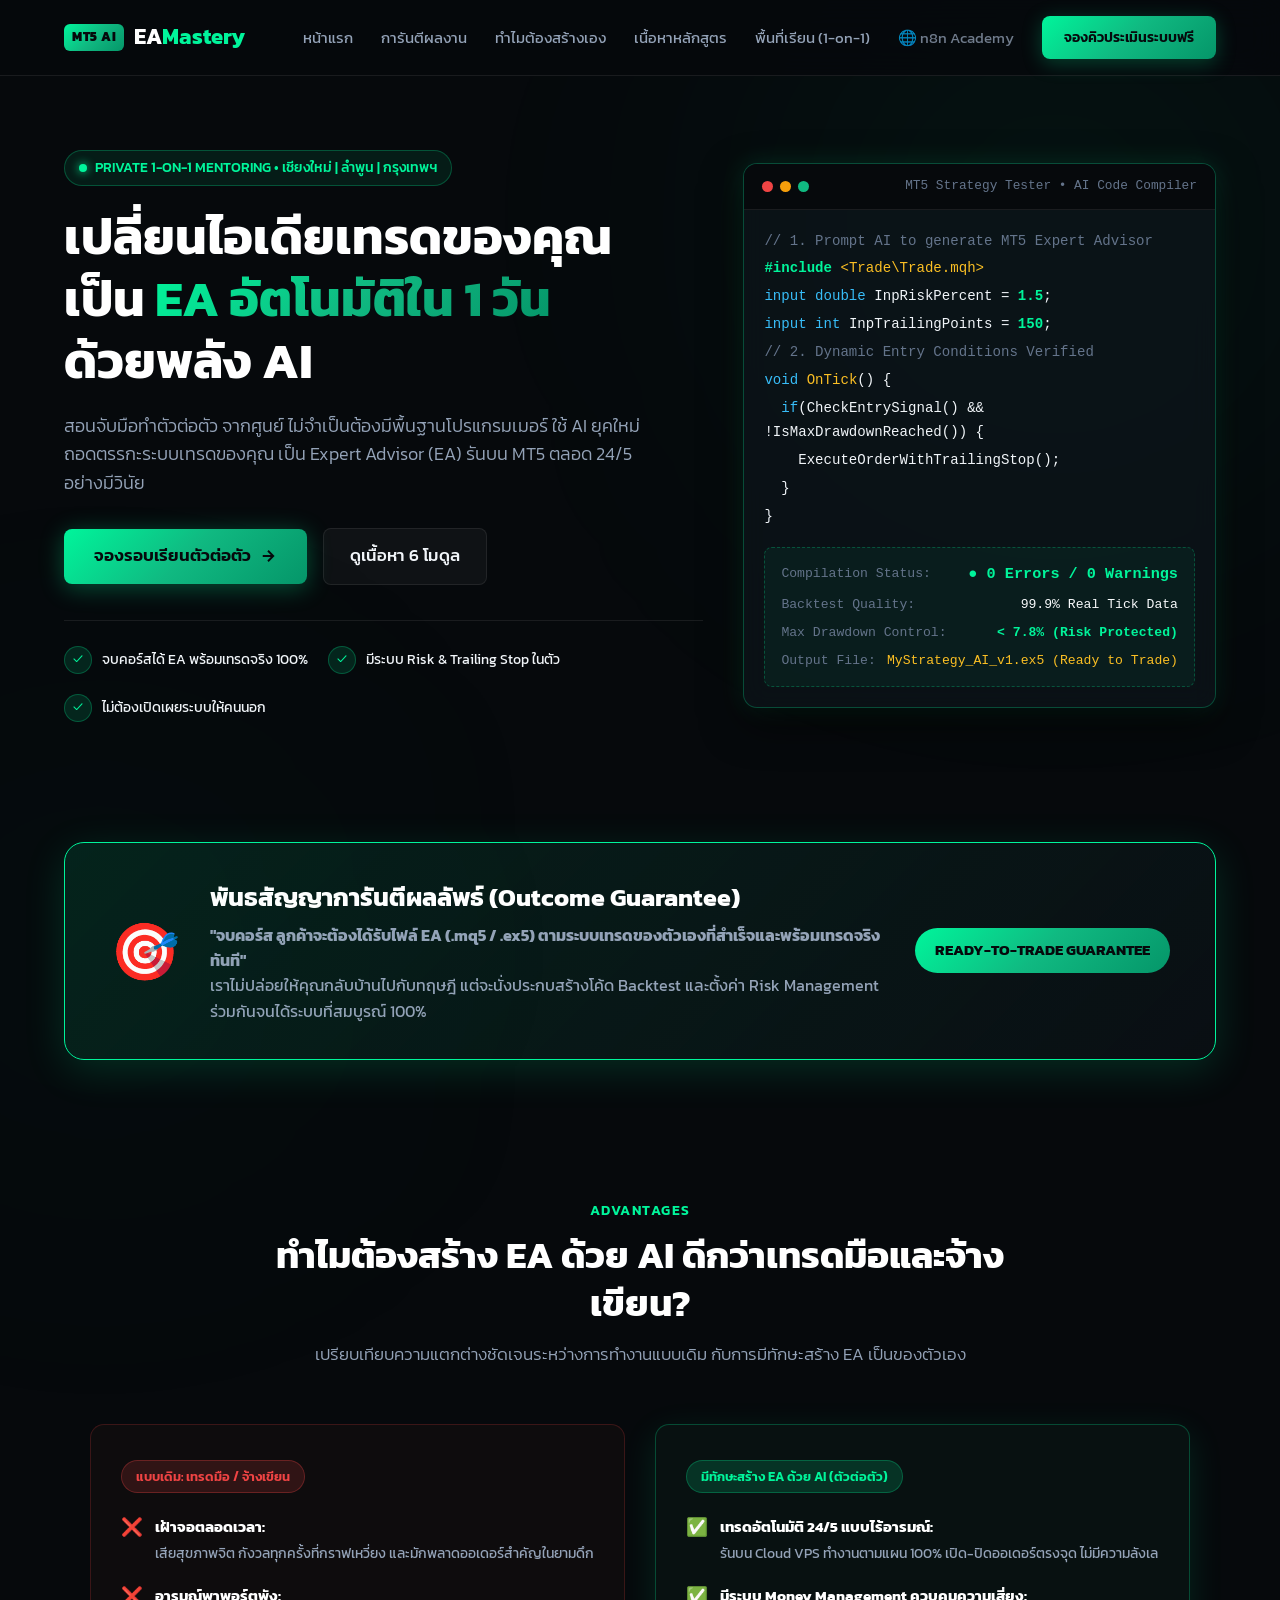
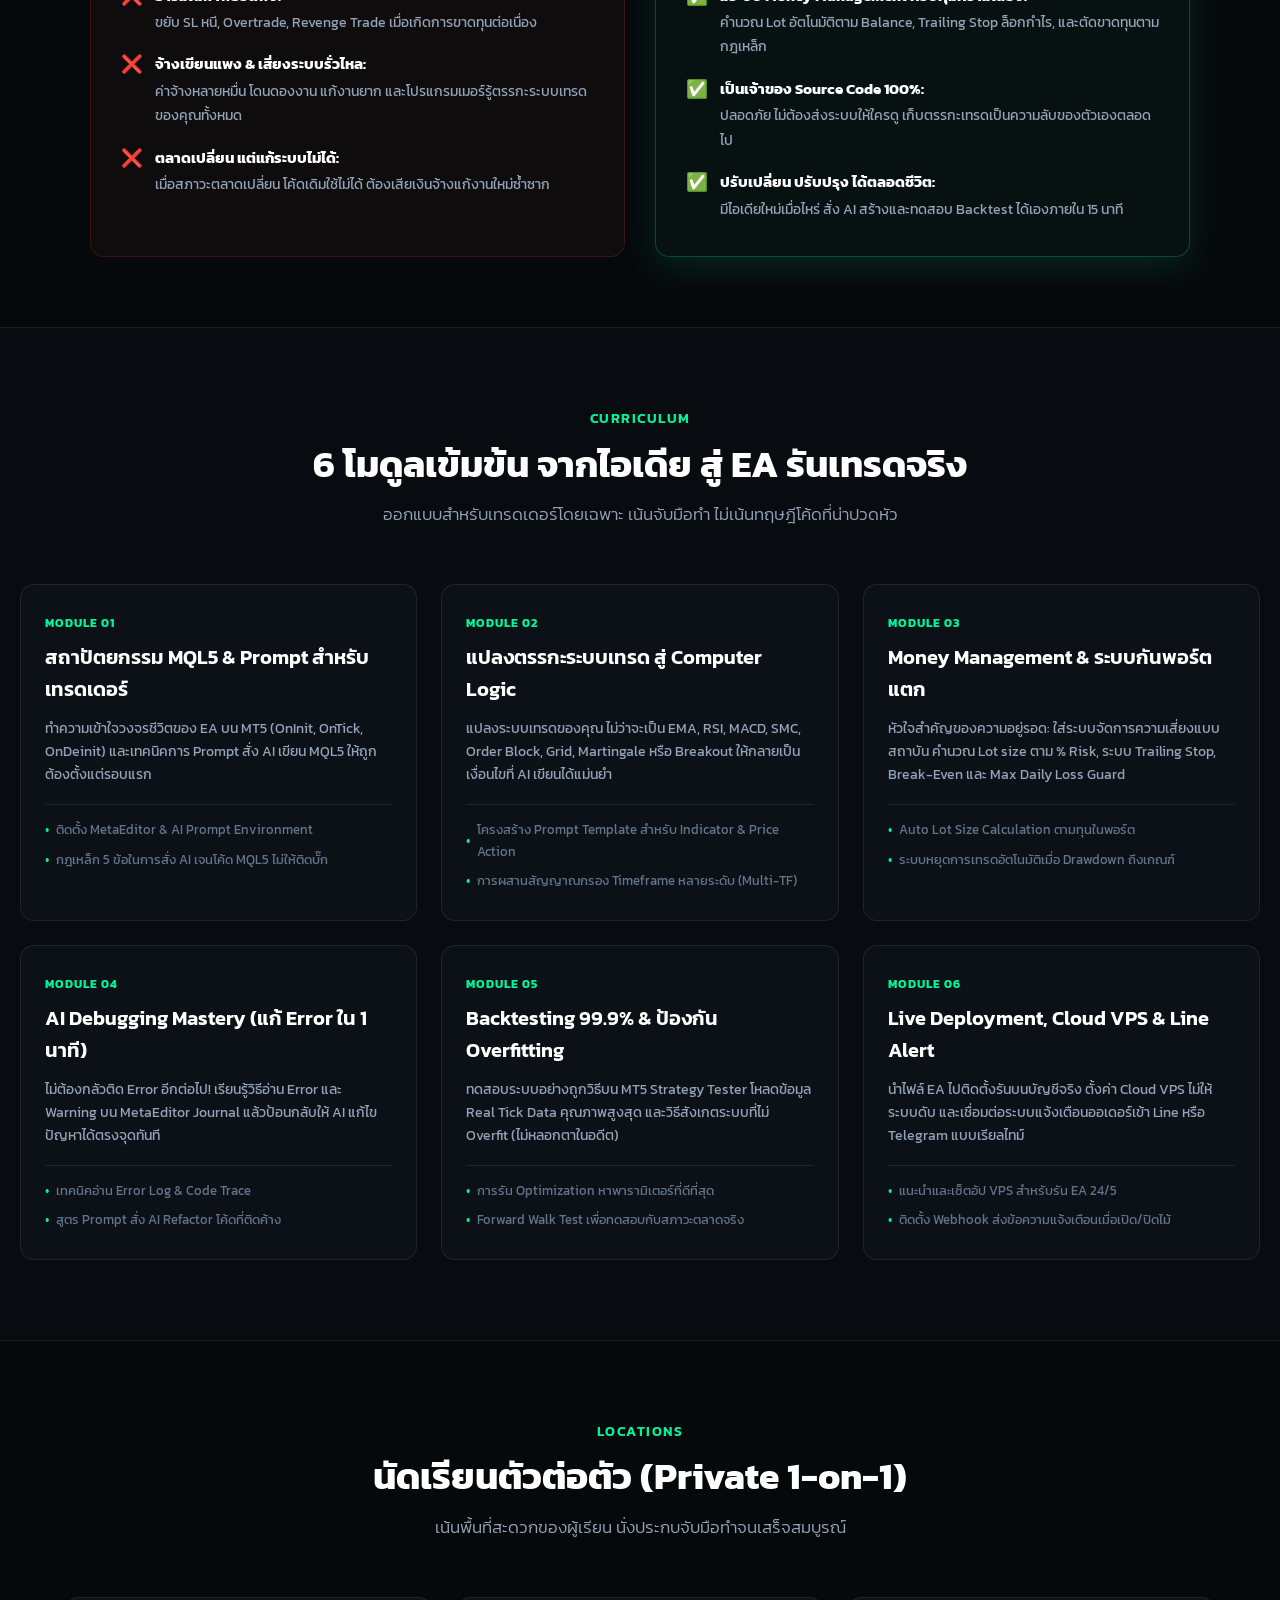
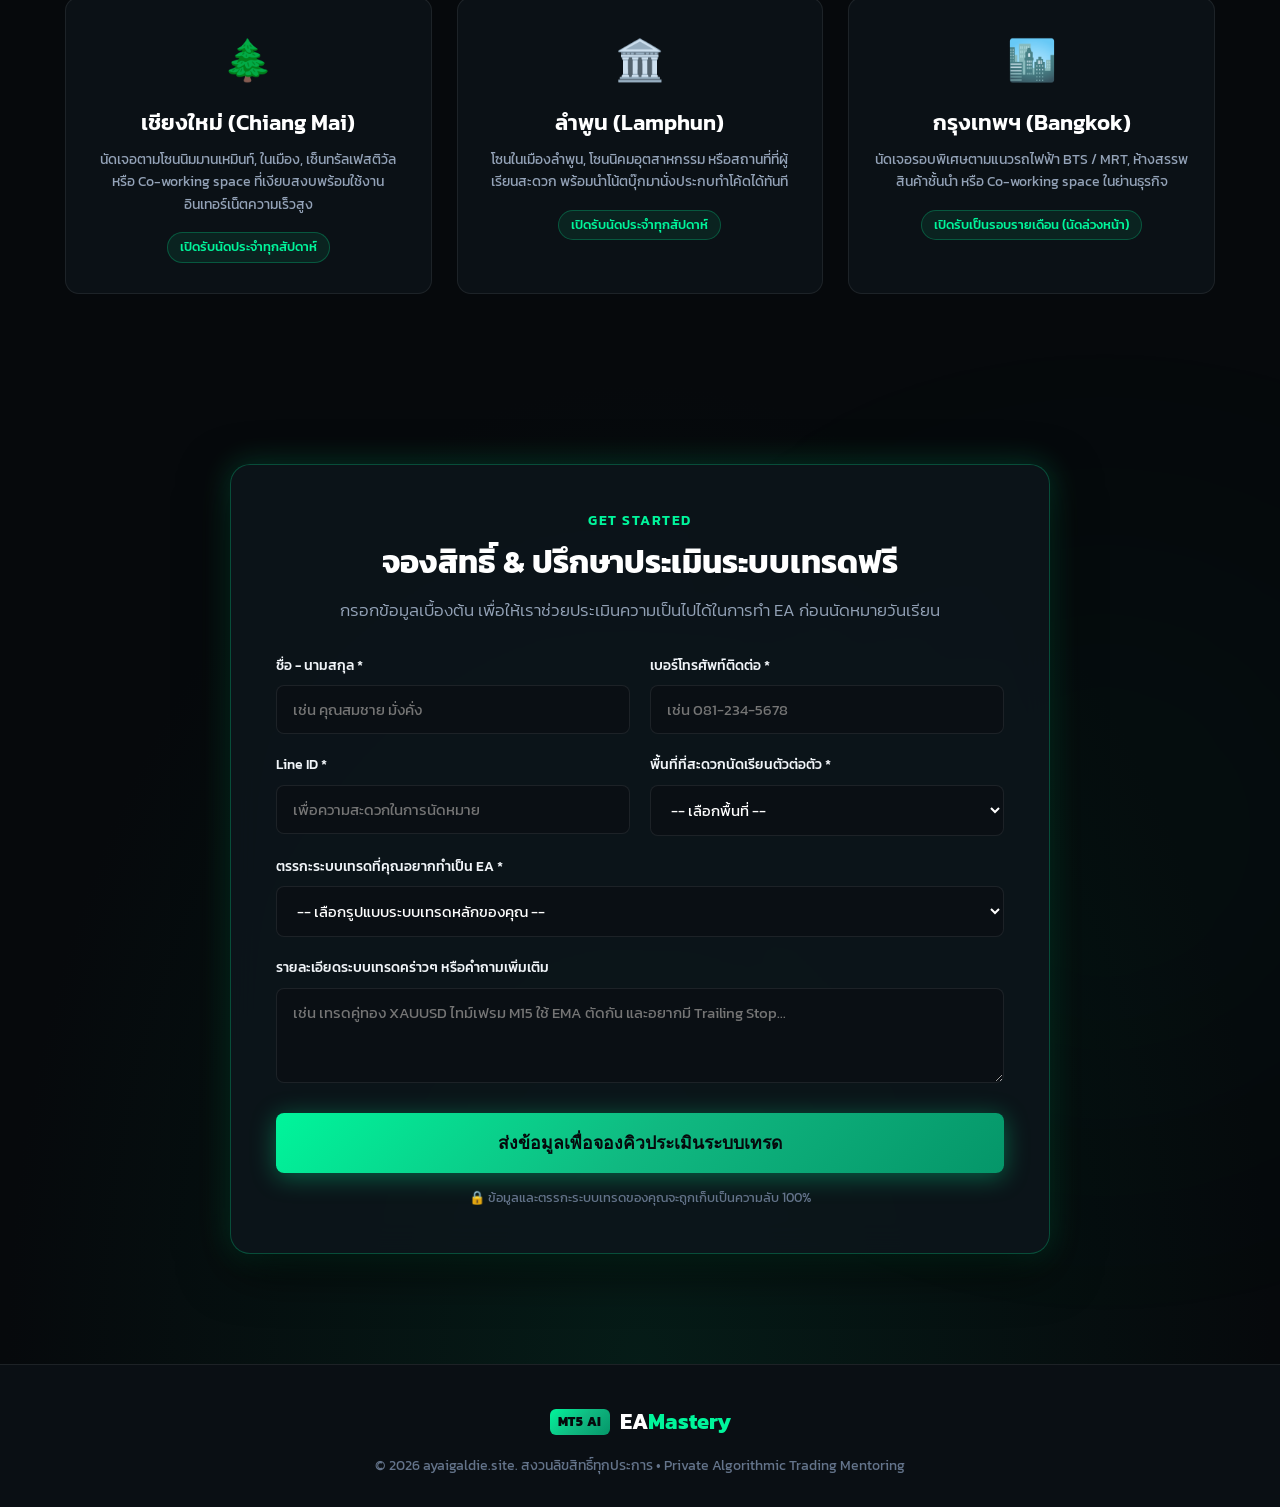
==== ea/index.html @ 380f09a3 "Add MT5 EA Creator AI landing page in /ea and update navigation" ====
<!DOCTYPE html>
<html lang="th">
<head>
    <meta charset="UTF-8">
    <meta name="viewport" content="width=device-width, initial-scale=1.0">
    <title>สร้าง EA MT5 ด้วยพลัง AI - หลักสูตรตัวต่อตัว รับประกันได้ EA พร้อมเทรดจริง | ayaigaldie.site</title>
    <meta name="description" content="คอร์สเรียนตัวต่อตัว (Private 1-on-1) เชียงใหม่ ลำพูน กรุงเทพฯ สอนเปลี่ยนระบบเทรดของคุณเป็น EA บน MT5 ด้วยพลัง AI โดยไม่ต้องเขียนโค้ดเอง จบคอร์สได้ EA พร้อมรันเทรดทันที">
    
    <!-- Google Fonts: Kanit & Outfit -->
    <link rel="preconnect" href="https://fonts.googleapis.com">
    <link rel="preconnect" href="https://fonts.gstatic.com" crossorigin>
    <link href="https://fonts.googleapis.com/css2?family=Kanit:wght@200;300;400;500;600;700&family=Outfit:wght@300;400;500;600;700;800&display=swap" rel="stylesheet">
    
    <!-- Stylesheet -->
    <link rel="stylesheet" href="style.css">
</head>
<body>

    <!-- Ambient Glowing Backgrounds (30% Green Accent) -->
    <div class="ambient-glow-1"></div>
    <div class="ambient-glow-2"></div>
    <div class="ambient-glow-3"></div>

    <!-- Navigation Bar -->
    <nav class="navbar" id="navbar">
        <div class="nav-container">
            <a href="#hero" class="nav-logo">
                <span class="logo-badge">MT5 AI</span>
                <span class="logo-text">EA<span>Mastery</span></span>
            </a>
            <div class="nav-toggle" id="nav-toggle">
                <span></span>
                <span></span>
                <span></span>
            </div>
            <ul class="nav-menu" id="nav-menu">
                <li><a href="#hero" class="nav-link">หน้าแรก</a></li>
                <li><a href="#guarantee" class="nav-link">การันตีผลงาน</a></li>
                <li><a href="#comparison" class="nav-link">ทำไมต้องสร้างเอง</a></li>
                <li><a href="#modules" class="nav-link">เนื้อหาหลักสูตร</a></li>
                <li><a href="#locations" class="nav-link">พื้นที่เรียน (1-on-1)</a></li>
                <li><a href="/" class="nav-link" style="opacity: 0.75;">🌐 n8n Academy</a></li>
                <li><a href="#booking" class="nav-btn">จองคิวประเมินระบบฟรี</a></li>
            </ul>
        </div>
    </nav>

    <!-- Hero Section -->
    <section class="hero-section" id="hero">
        <div class="hero-container">
            <div class="hero-content">
                <div class="hero-badge">
                    <span class="pulse-dot"></span>
                    PRIVATE 1-ON-1 MENTORING • เชียงใหม่ | ลำพูน | กรุงเทพฯ
                </div>
                <h1 class="hero-title">
                    เปลี่ยนไอเดียเทรดของคุณ<br>
                    เป็น <span class="gradient-text">EA อัตโนมัติใน 1 วัน</span><br>
                    ด้วยพลัง AI
                </h1>
                <p class="hero-subtitle">
                    สอนจับมือทำตัวต่อตัว จากศูนย์ ไม่จำเป็นต้องมีพื้นฐานโปรแกรมเมอร์ ใช้ AI ยุคใหม่ถอดตรรกะระบบเทรดของคุณ เป็น Expert Advisor (EA) รันบน MT5 ตลอด 24/5 อย่างมีวินัย
                </p>
                <div class="hero-actions">
                    <a href="#booking" class="primary-btn">
                        <span>จองรอบเรียนตัวต่อตัว</span>
                        <svg width="18" height="18" viewBox="0 0 24 24" fill="none" stroke="currentColor" stroke-width="2.5"><path d="M5 12h14M12 5l7 7-7 7"/></svg>
                    </a>
                    <a href="#modules" class="secondary-btn">ดูเนื้อหา 6 โมดูล</a>
                </div>

                <div class="hero-highlights">
                    <div class="highlight-item">
                        <div class="highlight-icon">✓</div>
                        <span>จบคอร์สได้ EA พร้อมเทรดจริง 100%</span>
                    </div>
                    <div class="highlight-item">
                        <div class="highlight-icon">✓</div>
                        <span>มีระบบ Risk & Trailing Stop ในตัว</span>
                    </div>
                    <div class="highlight-item">
                        <div class="highlight-icon">✓</div>
                        <span>ไม่ต้องเปิดเผยระบบให้คนนอก</span>
                    </div>
                </div>
            </div>

            <!-- Terminal Mockup Window -->
            <div class="hero-visual">
                <div class="terminal-window">
                    <div class="terminal-header">
                        <div class="window-dots">
                            <span class="dot dot-red"></span>
                            <span class="dot dot-yellow"></span>
                            <span class="dot dot-green"></span>
                        </div>
                        <div class="terminal-title">MT5 Strategy Tester &bull; AI Code Compiler</div>
                    </div>
                    <div class="terminal-body">
                        <span class="code-line c-dim">// 1. Prompt AI to generate MT5 Expert Advisor</span>
                        <span class="code-line"><span class="c-green">#include</span> <span class="c-yellow">&lt;Trade\Trade.mqh&gt;</span></span>
                        <span class="code-line"><span class="c-blue">input double</span> InpRiskPercent = <span class="c-green">1.5</span>;</span>
                        <span class="code-line"><span class="c-blue">input int</span>    InpTrailingPoints = <span class="c-green">150</span>;</span>
                        <span class="code-line c-dim">// 2. Dynamic Entry Conditions Verified</span>
                        <span class="code-line"><span class="c-blue">void</span> <span class="c-yellow">OnTick</span>() {</span>
                        <span class="code-line">&nbsp;&nbsp;<span class="c-blue">if</span>(CheckEntrySignal() && !IsMaxDrawdownReached()) {</span>
                        <span class="code-line">&nbsp;&nbsp;&nbsp;&nbsp;ExecuteOrderWithTrailingStop();</span>
                        <span class="code-line">&nbsp;&nbsp;}</span>
                        <span class="code-line">}</span>
                        
                        <div class="terminal-result-card">
                            <div class="result-row">
                                <span class="c-dim">Compilation Status:</span>
                                <span class="result-tag">● 0 Errors / 0 Warnings</span>
                            </div>
                            <div class="result-row">
                                <span class="c-dim">Backtest Quality:</span>
                                <span class="c-white">99.9% Real Tick Data</span>
                            </div>
                            <div class="result-row">
                                <span class="c-dim">Max Drawdown Control:</span>
                                <span class="c-green">&lt; 7.8% (Risk Protected)</span>
                            </div>
                            <div class="result-row">
                                <span class="c-dim">Output File:</span>
                                <span class="c-yellow">MyStrategy_AI_v1.ex5 (Ready to Trade)</span>
                            </div>
                        </div>
                    </div>
                </div>
            </div>
        </div>
    </section>

    <!-- Guarantee Section -->
    <section class="guarantee-section" id="guarantee">
        <div class="guarantee-container">
            <div class="guarantee-card">
                <div class="guarantee-icon">🎯</div>
                <div class="guarantee-text">
                    <h3>พันธสัญญาการันตีผลลัพธ์ (Outcome Guarantee)</h3>
                    <p>
                        <strong>"จบคอร์ส ลูกค้าจะต้องได้รับไฟล์ EA (.mq5 / .ex5) ตามระบบเทรดของตัวเองที่สำเร็จและพร้อมเทรดจริงทันที"</strong><br>
                        เราไม่ปล่อยให้คุณกลับบ้านไปกับทฤษฎี แต่จะนั่งประกบสร้างโค้ด Backtest และตั้งค่า Risk Management ร่วมกันจนได้ระบบที่สมบูรณ์ 100%
                    </p>
                </div>
                <div class="guarantee-badge">READY-TO-TRADE GUARANTEE</div>
            </div>
        </div>
    </section>

    <!-- Comparison Section -->
    <section class="comparison-section" id="comparison">
        <div class="section-container">
            <div class="section-header">
                <span class="section-tag">ADVANTAGES</span>
                <h2 class="section-title">ทำไมต้องสร้าง EA ด้วย AI ดีกว่าเทรดมือและจ้างเขียน?</h2>
                <p class="section-desc">เปรียบเทียบความแตกต่างชัดเจนระหว่างการทำงานแบบเดิม กับการมีทักษะสร้าง EA เป็นของตัวเอง</p>
            </div>

            <div class="comparison-grid">
                <!-- Card Before -->
                <div class="comp-card card-before">
                    <span class="card-badge badge-red">แบบเดิม: เทรดมือ / จ้างเขียน</span>
                    <ul class="comp-list">
                        <li>
                            <span class="comp-icon">❌</span>
                            <div class="comp-text">
                                <strong>เฝ้าจอตลอดเวลา:</strong>
                                <span>เสียสุขภาพจิต กังวลทุกครั้งที่กราฟเหวี่ยง และมักพลาดออเดอร์สำคัญในยามดึก</span>
                            </div>
                        </li>
                        <li>
                            <span class="comp-icon">❌</span>
                            <div class="comp-text">
                                <strong>อารมณ์พาพอร์ตพัง:</strong>
                                <span>ขยับ SL หนี, Overtrade, Revenge Trade เมื่อเกิดการขาดทุนต่อเนื่อง</span>
                            </div>
                        </li>
                        <li>
                            <span class="comp-icon">❌</span>
                            <div class="comp-text">
                                <strong>จ้างเขียนแพง & เสี่ยงระบบรั่วไหล:</strong>
                                <span>ค่าจ้างหลายหมื่น โดนดองงาน แก้งานยาก และโปรแกรมเมอร์รู้ตรรกะระบบเทรดของคุณทั้งหมด</span>
                            </div>
                        </li>
                        <li>
                            <span class="comp-icon">❌</span>
                            <div class="comp-text">
                                <strong>ตลาดเปลี่ยน แต่แก้ระบบไม่ได้:</strong>
                                <span>เมื่อสภาวะตลาดเปลี่ยน โค้ดเดิมใช้ไม่ได้ ต้องเสียเงินจ้างแก้งานใหม่ซ้ำซาก</span>
                            </div>
                        </li>
                    </ul>
                </div>

                <!-- Card After -->
                <div class="comp-card card-after">
                    <span class="card-badge badge-green">มีทักษะสร้าง EA ด้วย AI (ตัวต่อตัว)</span>
                    <ul class="comp-list">
                        <li>
                            <span class="comp-icon">✅</span>
                            <div class="comp-text">
                                <strong>เทรดอัตโนมัติ 24/5 แบบไร้อารมณ์:</strong>
                                <span>รันบน Cloud VPS ทำงานตามแผน 100% เปิด-ปิดออเดอร์ตรงจุด ไม่มีความลังเล</span>
                            </div>
                        </li>
                        <li>
                            <span class="comp-icon">✅</span>
                            <div class="comp-text">
                                <strong>มีระบบ Money Management ควบคุมความเสี่ยง:</strong>
                                <span>คำนวณ Lot อัตโนมัติตาม Balance, Trailing Stop ล็อกกำไร, และตัดขาดทุนตามกฎเหล็ก</span>
                            </div>
                        </li>
                        <li>
                            <span class="comp-icon">✅</span>
                            <div class="comp-text">
                                <strong>เป็นเจ้าของ Source Code 100%:</strong>
                                <span>ปลอดภัย ไม่ต้องส่งระบบให้ใครดู เก็บตรรกะเทรดเป็นความลับของตัวเองตลอดไป</span>
                            </div>
                        </li>
                        <li>
                            <span class="comp-icon">✅</span>
                            <div class="comp-text">
                                <strong>ปรับเปลี่ยน ปรับปรุง ได้ตลอดชีวิต:</strong>
                                <span>มีไอเดียใหม่เมื่อไหร่ สั่ง AI สร้างและทดสอบ Backtest ได้เองภายใน 15 นาที</span>
                            </div>
                        </li>
                    </ul>
                </div>
            </div>
        </div>
    </section>

    <!-- Modules Section -->
    <section class="modules-section" id="modules">
        <div class="section-container">
            <div class="section-header">
                <span class="section-tag">CURRICULUM</span>
                <h2 class="section-title">6 โมดูลเข้มข้น จากไอเดีย สู่ EA รันเทรดจริง</h2>
                <p class="section-desc">ออกแบบสำหรับเทรดเดอร์โดยเฉพาะ เน้นจับมือทำ ไม่เน้นทฤษฎีโค้ดที่น่าปวดหัว</p>
            </div>

            <div class="modules-grid">
                <!-- Module 1 -->
                <div class="module-card">
                    <span class="module-num">MODULE 01</span>
                    <h3 class="module-title">สถาปัตยกรรม MQL5 & Prompt สำหรับเทรดเดอร์</h3>
                    <p class="module-desc">ทำความเข้าใจวงจรชีวิตของ EA บน MT5 (OnInit, OnTick, OnDeinit) และเทคนิคการ Prompt สั่ง AI เขียน MQL5 ให้ถูกต้องตั้งแต่รอบแรก</p>
                    <ul class="module-features">
                        <li><span>•</span> ติดตั้ง MetaEditor & AI Prompt Environment</li>
                        <li><span>•</span> กฎเหล็ก 5 ข้อในการสั่ง AI เจนโค้ด MQL5 ไม่ให้ติดบั๊ก</li>
                    </ul>
                </div>

                <!-- Module 2 -->
                <div class="module-card">
                    <span class="module-num">MODULE 02</span>
                    <h3 class="module-title">แปลงตรรกะระบบเทรด สู่ Computer Logic</h3>
                    <p class="module-desc">แปลงระบบเทรดของคุณ ไม่ว่าจะเป็น EMA, RSI, MACD, SMC, Order Block, Grid, Martingale หรือ Breakout ให้กลายเป็นเงื่อนไขที่ AI เขียนได้แม่นยำ</p>
                    <ul class="module-features">
                        <li><span>•</span> โครงสร้าง Prompt Template สำหรับ Indicator & Price Action</li>
                        <li><span>•</span> การผสานสัญญาณกรอง Timeframe หลายระดับ (Multi-TF)</li>
                    </ul>
                </div>

                <!-- Module 3 -->
                <div class="module-card">
                    <span class="module-num">MODULE 03</span>
                    <h3 class="module-title">Money Management & ระบบกันพอร์ตแตก</h3>
                    <p class="module-desc">หัวใจสำคัญของความอยู่รอด: ใส่ระบบจัดการความเสี่ยงแบบสถาบัน คำนวณ Lot size ตาม % Risk, ระบบ Trailing Stop, Break-Even และ Max Daily Loss Guard</p>
                    <ul class="module-features">
                        <li><span>•</span> Auto Lot Size Calculation ตามทุนในพอร์ต</li>
                        <li><span>•</span> ระบบหยุดการเทรดอัตโนมัติเมื่อ Drawdown ถึงเกณฑ์</li>
                    </ul>
                </div>

                <!-- Module 4 -->
                <div class="module-card">
                    <span class="module-num">MODULE 04</span>
                    <h3 class="module-title">AI Debugging Mastery (แก้ Error ใน 1 นาที)</h3>
                    <p class="module-desc">ไม่ต้องกลัวติด Error อีกต่อไป! เรียนรู้วิธีอ่าน Error และ Warning บน MetaEditor Journal แล้วป้อนกลับให้ AI แก้ไขปัญหาได้ตรงจุดทันที</p>
                    <ul class="module-features">
                        <li><span>•</span> เทคนิคอ่าน Error Log & Code Trace</li>
                        <li><span>•</span> สูตร Prompt สั่ง AI Refactor โค้ดที่ติดค้าง</li>
                    </ul>
                </div>

                <!-- Module 5 -->
                <div class="module-card">
                    <span class="module-num">MODULE 05</span>
                    <h3 class="module-title">Backtesting 99.9% & ป้องกัน Overfitting</h3>
                    <p class="module-desc">ทดสอบระบบอย่างถูกวิธีบน MT5 Strategy Tester โหลดข้อมูล Real Tick Data คุณภาพสูงสุด และวิธีสังเกตระบบที่ไม่ Overfit (ไม่หลอกตาในอดีต)</p>
                    <ul class="module-features">
                        <li><span>•</span> การรัน Optimization หาพารามิเตอร์ที่ดีที่สุด</li>
                        <li><span>•</span> Forward Walk Test เพื่อทดสอบกับสภาวะตลาดจริง</li>
                    </ul>
                </div>

                <!-- Module 6 -->
                <div class="module-card">
                    <span class="module-num">MODULE 06</span>
                    <h3 class="module-title">Live Deployment, Cloud VPS & Line Alert</h3>
                    <p class="module-desc">นำไฟล์ EA ไปติดตั้งรันบนบัญชีจริง ตั้งค่า Cloud VPS ไม่ให้ระบบดับ และเชื่อมต่อระบบแจ้งเตือนออเดอร์เข้า Line หรือ Telegram แบบเรียลไทม์</p>
                    <ul class="module-features">
                        <li><span>•</span> แนะนำและเซ็ตอัป VPS สำหรับรัน EA 24/5</li>
                        <li><span>•</span> ติดตั้ง Webhook ส่งข้อความแจ้งเตือนเมื่อเปิด/ปิดไม้</li>
                    </ul>
                </div>
            </div>
        </div>
    </section>

    <!-- Locations Section -->
    <section class="locations-section" id="locations">
        <div class="section-container">
            <div class="section-header">
                <span class="section-tag">LOCATIONS</span>
                <h2 class="section-title">นัดเรียนตัวต่อตัว (Private 1-on-1)</h2>
                <p class="section-desc">เน้นพื้นที่สะดวกของผู้เรียน นั่งประกบจับมือทำจนเสร็จสมบูรณ์</p>
            </div>

            <div class="locations-grid">
                <div class="location-card">
                    <div class="location-icon">🌲</div>
                    <h3 class="location-name">เชียงใหม่ (Chiang Mai)</h3>
                    <p class="location-desc">นัดเจอตามโซนนิมมานเหมินท์, ในเมือง, เซ็นทรัลเฟสติวัล หรือ Co-working space ที่เงียบสงบพร้อมใช้งานอินเทอร์เน็ตความเร็วสูง</p>
                    <span class="location-tag">เปิดรับนัดประจำทุกสัปดาห์</span>
                </div>

                <div class="location-card">
                    <div class="location-icon">🏛️</div>
                    <h3 class="location-name">ลำพูน (Lamphun)</h3>
                    <p class="location-desc">โซนในเมืองลำพูน, โซนนิคมอุตสาหกรรม หรือสถานที่ที่ผู้เรียนสะดวก พร้อมนำโน้ตบุ๊กมานั่งประกบทำโค้ดได้ทันที</p>
                    <span class="location-tag">เปิดรับนัดประจำทุกสัปดาห์</span>
                </div>

                <div class="location-card">
                    <div class="location-icon">🏙️</div>
                    <h3 class="location-name">กรุงเทพฯ (Bangkok)</h3>
                    <p class="location-desc">นัดเจอรอบพิเศษตามแนวรถไฟฟ้า BTS / MRT, ห้างสรรพสินค้าชั้นนำ หรือ Co-working space ในย่านธุรกิจ</p>
                    <span class="location-tag">เปิดรับเป็นรอบรายเดือน (นัดล่วงหน้า)</span>
                </div>
            </div>
        </div>
    </section>

    <!-- Booking Form Section -->
    <section class="booking-section" id="booking">
        <div class="section-container">
            <div class="booking-card">
                <div class="section-header" style="margin-bottom: 30px;">
                    <span class="section-tag">GET STARTED</span>
                    <h2 class="section-title" style="font-size: 2rem;">จองสิทธิ์ & ปรึกษาประเมินระบบเทรดฟรี</h2>
                    <p class="section-desc">กรอกข้อมูลเบื้องต้น เพื่อให้เราช่วยประเมินความเป็นไปได้ในการทำ EA ก่อนนัดหมายวันเรียน</p>
                </div>

                <form id="consultation-form">
                    <div class="form-grid">
                        <div class="form-group">
                            <label class="form-label" for="full-name">ชื่อ - นามสกุล *</label>
                            <input type="text" id="full-name" class="form-input" placeholder="เช่น คุณสมชาย มั่งคั่ง" required>
                        </div>

                        <div class="form-group">
                            <label class="form-label" for="phone">เบอร์โทรศัพท์ติดต่อ *</label>
                            <input type="tel" id="phone" class="form-input" placeholder="เช่น 081-234-5678" required>
                        </div>

                        <div class="form-group">
                            <label class="form-label" for="line-id">Line ID *</label>
                            <input type="text" id="line-id" class="form-input" placeholder="เพื่อความสะดวกในการนัดหมาย" required>
                        </div>

                        <div class="form-group">
                            <label class="form-label" for="location-select">พื้นที่ที่สะดวกนัดเรียนตัวต่อตัว *</label>
                            <select id="location-select" class="form-select" required>
                                <option value="" disabled selected>-- เลือกพื้นที่ --</option>
                                <option value="chiangmai">เชียงใหม่ (นิมมาน / ในเมือง)</option>
                                <option value="lamphun">ลำพูน (ในเมือง / นิคมฯ)</option>
                                <option value="bangkok">กรุงเทพมหานคร (แนวรถไฟฟ้า)</option>
                            </select>
                        </div>

                        <div class="form-group full-width">
                            <label class="form-label" for="trading-style">ตรรกะระบบเทรดที่คุณอยากทำเป็น EA *</label>
                            <select id="trading-style" class="form-select" required>
                                <option value="" disabled selected>-- เลือกรูปแบบระบบเทรดหลักของคุณ --</option>
                                <option value="indicator">ใช้อินดิเคเตอร์ (EMA, RSI, MACD, Bollinger Bands ฯลฯ)</option>
                                <option value="trend">Trend Following / Breakout (ตามเทรนด์ / ทะลุแนวรับแนวต้าน)</option>
                                <option value="scalping">Scalping สั้น ทำกำไรเร็ว</option>
                                <option value="grid">Grid / Hedging / Martingale แบบคุมความเสี่ยง</option>
                                <option value="smc">Smart Money Concept (SMC) / ICT / Order Block</option>
                                <option value="custom">มีระบบเฉพาะของตัวเอง (ระบุรายละเอียดด้านล่าง)</option>
                            </select>
                        </div>

                        <div class="form-group full-width">
                            <label class="form-label" for="details">รายละเอียดระบบเทรดคร่าวๆ หรือคำถามเพิ่มเติม</label>
                            <textarea id="details" class="form-textarea" rows="3" placeholder="เช่น เทรดคู่ทอง XAUUSD ไทม์เฟรม M15 ใช้ EMA ตัดกัน และอยากมี Trailing Stop..."></textarea>
                        </div>
                    </div>

                    <button type="submit" class="submit-btn" id="submit-btn">
                        ส่งข้อมูลเพื่อจองคิวประเมินระบบเทรด
                    </button>
                    <p class="form-note">🔒 ข้อมูลและตรรกะระบบเทรดของคุณจะถูกเก็บเป็นความลับ 100%</p>
                </form>
            </div>
        </div>
    </section>

    <!-- Footer -->
    <footer class="footer">
        <div class="footer-container">
            <div class="nav-logo">
                <span class="logo-badge">MT5 AI</span>
                <span class="logo-text">EA<span>Mastery</span></span>
            </div>
            <p class="footer-copy">
                &copy; 2026 ayaigaldie.site. สงวนลิขสิทธิ์ทุกประการ &bull; Private Algorithmic Trading Mentoring
            </p>
        </div>
    </footer>

    <!-- Script -->
    <script src="script.js"></script>
</body>
</html>
---- ea/style.css ----
/* ========================================================
   EA Creator AI Academy - Dark (70%) + Green (30%) Theme
   Domain: ayaigaldie.site
   ======================================================== */

:root {
    /* 70% Dark Tones */
    --bg-black: #06090c;
    --bg-darker: #0a0f14;
    --bg-card: rgba(14, 22, 28, 0.65);
    --bg-card-hover: rgba(18, 30, 39, 0.85);
    --bg-input: rgba(10, 16, 21, 0.8);
    
    /* 30% Green Neon & Trading Accents */
    --accent-green: #00f59b;
    --accent-emerald: #10b981;
    --accent-glow-color: rgba(0, 245, 155, 0.35);
    --accent-green-dark: #065f46;
    --accent-gradient: linear-gradient(135deg, #00f59b 0%, #10b981 50%, #059669 100%);
    --accent-glow: 0 0 30px rgba(0, 245, 155, 0.25);
    --accent-glow-strong: 0 0 45px rgba(0, 245, 155, 0.45);
    
    /* Text & Status Colors */
    --text-white: #ffffff;
    --text-light: #f1f5f9;
    --text-gray: #94a3b8;
    --text-muted: #64748b;
    --badge-red: #ef4444;
    --badge-red-bg: rgba(239, 68, 68, 0.15);
    
    /* Borders & Utilities */
    --border-color: rgba(255, 255, 255, 0.08);
    --border-green: rgba(0, 245, 155, 0.25);
    --border-green-hover: rgba(0, 245, 155, 0.65);
    --radius-sm: 8px;
    --radius-md: 14px;
    --radius-lg: 20px;
    --transition: all 0.3s cubic-bezier(0.4, 0, 0.2, 1);
}

/* Reset & Basics */
* {
    margin: 0;
    padding: 0;
    box-sizing: border-box;
    scroll-behavior: smooth;
}

body {
    background-color: var(--bg-black);
    color: var(--text-light);
    font-family: 'Kanit', 'Outfit', -apple-system, BlinkMacSystemFont, sans-serif;
    line-height: 1.6;
    overflow-x: hidden;
    position: relative;
}

::selection {
    background-color: var(--accent-green);
    color: var(--bg-black);
}

a {
    color: inherit;
    text-decoration: none;
    transition: var(--transition);
}

/* Background Atmospheric Glows */
.ambient-glow-1, .ambient-glow-2, .ambient-glow-3 {
    position: absolute;
    border-radius: 50%;
    filter: blur(160px);
    z-index: 0;
    pointer-events: none;
}

.ambient-glow-1 {
    width: 650px;
    height: 650px;
    background: radial-gradient(circle, rgba(0, 245, 155, 0.12) 0%, rgba(0,0,0,0) 70%);
    top: -100px;
    right: -100px;
}

.ambient-glow-2 {
    width: 500px;
    height: 500px;
    background: radial-gradient(circle, rgba(16, 185, 129, 0.08) 0%, rgba(0,0,0,0) 70%);
    top: 700px;
    left: -150px;
}

.ambient-glow-3 {
    width: 550px;
    height: 550px;
    background: radial-gradient(circle, rgba(0, 245, 155, 0.09) 0%, rgba(0,0,0,0) 70%);
    bottom: 400px;
    right: -100px;
}

/* Navigation Bar */
.navbar {
    position: fixed;
    top: 0;
    left: 0;
    width: 100%;
    z-index: 1000;
    background: rgba(6, 9, 12, 0.85);
    backdrop-filter: blur(16px);
    -webkit-backdrop-filter: blur(16px);
    border-bottom: 1px solid var(--border-color);
    padding: 16px 0;
    transition: var(--transition);
}

.navbar.scrolled {
    padding: 12px 0;
    background: rgba(6, 9, 12, 0.95);
    border-bottom-color: var(--border-green);
}

.nav-container {
    width: 90%;
    max-width: 1240px;
    margin: 0 auto;
    display: flex;
    justify-content: space-between;
    align-items: center;
}

.nav-logo {
    display: flex;
    align-items: center;
    gap: 10px;
    font-size: 1.35rem;
    font-weight: 700;
    color: var(--text-white);
}

.logo-badge {
    background: var(--accent-gradient);
    color: var(--bg-black);
    font-size: 0.8rem;
    font-weight: 800;
    padding: 3px 8px;
    border-radius: 6px;
    letter-spacing: 0.5px;
}

.logo-text span {
    color: var(--accent-green);
}

.nav-menu {
    display: flex;
    list-style: none;
    gap: 28px;
    align-items: center;
}

.nav-link {
    color: var(--text-gray);
    font-size: 0.95rem;
    font-weight: 400;
    transition: var(--transition);
}

.nav-link:hover, .nav-link.active {
    color: var(--accent-green);
}

.nav-btn {
    background: var(--accent-gradient);
    color: #06090c !important;
    font-weight: 600;
    padding: 10px 22px;
    border-radius: var(--radius-sm);
    font-size: 0.9rem;
    box-shadow: 0 4px 20px rgba(0, 245, 155, 0.25);
    display: inline-flex;
    align-items: center;
    gap: 6px;
}

.nav-btn:hover {
    transform: translateY(-2px);
    box-shadow: var(--accent-glow-strong);
}

.nav-toggle {
    display: none;
    flex-direction: column;
    gap: 5px;
    cursor: pointer;
}

.nav-toggle span {
    width: 24px;
    height: 2px;
    background: var(--text-white);
    transition: var(--transition);
}

/* Hero Section */
.hero-section {
    position: relative;
    padding: 150px 0 90px;
    overflow: hidden;
}

.hero-container {
    width: 90%;
    max-width: 1240px;
    margin: 0 auto;
    display: grid;
    grid-template-columns: 1.15fr 0.85fr;
    gap: 40px;
    align-items: center;
    position: relative;
    z-index: 1;
}

.hero-badge {
    display: inline-flex;
    align-items: center;
    gap: 8px;
    background: rgba(0, 245, 155, 0.08);
    border: 1px solid var(--border-green);
    color: var(--accent-green);
    padding: 6px 14px;
    border-radius: 30px;
    font-size: 0.85rem;
    font-weight: 500;
    margin-bottom: 20px;
}

.pulse-dot {
    width: 8px;
    height: 8px;
    background-color: var(--accent-green);
    border-radius: 50%;
    box-shadow: 0 0 10px var(--accent-green);
    animation: pulse 2s infinite;
}

@keyframes pulse {
    0% { transform: scale(0.95); opacity: 0.7; }
    50% { transform: scale(1.3); opacity: 1; }
    100% { transform: scale(0.95); opacity: 0.7; }
}

.hero-title {
    font-size: 3.1rem;
    font-weight: 700;
    line-height: 1.25;
    margin-bottom: 20px;
    color: var(--text-white);
}

.gradient-text {
    background: var(--accent-gradient);
    -webkit-background-clip: text;
    -webkit-text-fill-color: transparent;
    display: inline-block;
}

.hero-subtitle {
    font-size: 1.12rem;
    color: var(--text-gray);
    margin-bottom: 30px;
    max-width: 600px;
    font-weight: 300;
}

.hero-actions {
    display: flex;
    gap: 16px;
    align-items: center;
    margin-bottom: 35px;
    flex-wrap: wrap;
}

.primary-btn {
    background: var(--accent-gradient);
    color: var(--bg-black);
    padding: 14px 30px;
    border-radius: var(--radius-sm);
    font-weight: 600;
    font-size: 1.05rem;
    box-shadow: 0 4px 25px rgba(0, 245, 155, 0.3);
    display: inline-flex;
    align-items: center;
    gap: 8px;
}

.primary-btn:hover {
    transform: translateY(-2px);
    box-shadow: var(--accent-glow-strong);
}

.secondary-btn {
    background: rgba(255, 255, 255, 0.04);
    border: 1px solid var(--border-color);
    color: var(--text-light);
    padding: 14px 26px;
    border-radius: var(--radius-sm);
    font-weight: 500;
    font-size: 1.05rem;
    display: inline-flex;
    align-items: center;
    gap: 8px;
}

.secondary-btn:hover {
    border-color: var(--accent-green);
    color: var(--accent-green);
    background: rgba(0, 245, 155, 0.05);
}

/* Hero Feature Pills */
.hero-highlights {
    display: flex;
    gap: 20px;
    flex-wrap: wrap;
    border-top: 1px solid var(--border-color);
    padding-top: 25px;
}

.highlight-item {
    display: flex;
    align-items: center;
    gap: 10px;
    color: var(--text-light);
    font-size: 0.9rem;
}

.highlight-icon {
    width: 28px;
    height: 28px;
    background: rgba(0, 245, 155, 0.12);
    border: 1px solid var(--border-green);
    border-radius: 50%;
    display: flex;
    align-items: center;
    justify-content: center;
    color: var(--accent-green);
    font-size: 0.8rem;
}

/* Terminal Mockup on Hero */
.terminal-window {
    background: var(--bg-card);
    border: 1px solid var(--border-green);
    border-radius: var(--radius-md);
    overflow: hidden;
    box-shadow: 0 15px 40px rgba(0, 0, 0, 0.6), 0 0 25px rgba(0, 245, 155, 0.15);
    backdrop-filter: blur(12px);
}

.terminal-header {
    background: rgba(6, 9, 12, 0.9);
    padding: 12px 18px;
    display: flex;
    align-items: center;
    justify-content: space-between;
    border-bottom: 1px solid var(--border-color);
}

.window-dots {
    display: flex;
    gap: 7px;
}

.dot {
    width: 11px;
    height: 11px;
    border-radius: 50%;
}
.dot-red { background: #ef4444; }
.dot-yellow { background: #f59e0b; }
.dot-green { background: #10b981; }

.terminal-title {
    font-size: 0.8rem;
    color: var(--text-muted);
    font-family: monospace;
}

.terminal-body {
    padding: 20px;
    font-family: 'Consolas', 'Courier New', monospace;
    font-size: 0.88rem;
    line-height: 1.7;
}

.code-line {
    display: block;
    margin-bottom: 4px;
}

.c-dim { color: var(--text-muted); }
.c-green { color: var(--accent-green); font-weight: 600; }
.c-blue { color: #38bdf8; }
.c-yellow { color: #fbbf24; }
.c-white { color: #f8fafc; }

.terminal-result-card {
    margin-top: 18px;
    background: rgba(0, 245, 155, 0.05);
    border: 1px dashed var(--border-green);
    border-radius: var(--radius-sm);
    padding: 14px 16px;
}

.result-row {
    display: flex;
    justify-content: space-between;
    align-items: center;
    margin-bottom: 6px;
    font-size: 0.82rem;
}

.result-row:last-child {
    margin-bottom: 0;
}

.result-tag {
    color: var(--accent-green);
    font-weight: 700;
    font-size: 0.95rem;
}

/* Guarantee Big Banner Section */
.guarantee-section {
    padding: 30px 0 70px;
}

.guarantee-container {
    width: 90%;
    max-width: 1240px;
    margin: 0 auto;
}

.guarantee-card {
    background: linear-gradient(135deg, rgba(0, 245, 155, 0.1) 0%, rgba(10, 15, 20, 0.9) 100%);
    border: 1px solid var(--accent-green);
    border-radius: var(--radius-lg);
    padding: 35px 45px;
    display: grid;
    grid-template-columns: auto 1fr auto;
    gap: 30px;
    align-items: center;
    box-shadow: 0 10px 40px rgba(0, 245, 155, 0.15);
}

.guarantee-icon {
    font-size: 3.5rem;
    line-height: 1;
}

.guarantee-text h3 {
    font-size: 1.55rem;
    color: var(--text-white);
    margin-bottom: 6px;
}

.guarantee-text p {
    color: var(--text-gray);
    font-size: 0.98rem;
}

.guarantee-badge {
    background: var(--accent-gradient);
    color: var(--bg-black);
    font-weight: 700;
    font-size: 0.95rem;
    padding: 10px 20px;
    border-radius: 30px;
    white-space: nowrap;
}

/* Section Header Style */
.section-header {
    text-align: center;
    max-width: 750px;
    margin: 0 auto 55px;
}

.section-tag {
    color: var(--accent-green);
    font-weight: 600;
    font-size: 0.88rem;
    letter-spacing: 1.5px;
    text-transform: uppercase;
    margin-bottom: 10px;
    display: block;
}

.section-title {
    font-size: 2.3rem;
    font-weight: 700;
    color: var(--text-white);
    margin-bottom: 14px;
    line-height: 1.3;
}

.section-desc {
    color: var(--text-gray);
    font-size: 1.05rem;
    font-weight: 300;
}

/* Comparison Section */
.comparison-section {
    padding: 70px 0;
    position: relative;
}

.comparison-grid {
    display: grid;
    grid-template-columns: 1fr 1fr;
    gap: 30px;
    max-width: 1100px;
    margin: 0 auto;
}

.comp-card {
    border-radius: var(--radius-md);
    padding: 35px 30px;
    transition: var(--transition);
    position: relative;
    backdrop-filter: blur(10px);
}

.card-before {
    background: rgba(20, 15, 15, 0.6);
    border: 1px solid rgba(239, 68, 68, 0.2);
}

.card-after {
    background: rgba(10, 22, 20, 0.7);
    border: 1px solid var(--border-green);
    box-shadow: 0 10px 35px rgba(0, 245, 155, 0.12);
}

.card-badge {
    display: inline-block;
    padding: 5px 14px;
    border-radius: 20px;
    font-size: 0.82rem;
    font-weight: 600;
    margin-bottom: 22px;
}

.badge-red {
    background: var(--badge-red-bg);
    color: var(--badge-red);
    border: 1px solid rgba(239, 68, 68, 0.3);
}

.badge-green {
    background: rgba(0, 245, 155, 0.15);
    color: var(--accent-green);
    border: 1px solid var(--border-green);
}

.comp-list {
    list-style: none;
    display: flex;
    flex-direction: column;
    gap: 18px;
}

.comp-list li {
    display: flex;
    gap: 12px;
    align-items: flex-start;
    font-size: 0.95rem;
}

.comp-icon {
    font-size: 1.1rem;
    line-height: 1.4;
}

.comp-text strong {
    color: var(--text-white);
    display: block;
    margin-bottom: 2px;
}

.comp-text span {
    color: var(--text-gray);
    font-size: 0.88rem;
}

/* Course Curriculum Section */
.modules-section {
    padding: 80px 0;
    background: rgba(10, 15, 20, 0.4);
    border-top: 1px solid var(--border-color);
    border-bottom: 1px solid var(--border-color);
}

.modules-grid {
    display: grid;
    grid-template-columns: repeat(3, 1fr);
    gap: 24px;
    max-width: 1240px;
    margin: 0 auto;
}

.module-card {
    background: var(--bg-card);
    border: 1px solid var(--border-color);
    border-radius: var(--radius-md);
    padding: 28px 24px;
    transition: var(--transition);
    position: relative;
    overflow: hidden;
}

.module-card:hover {
    border-color: var(--accent-green);
    transform: translateY(-4px);
    background: var(--bg-card-hover);
    box-shadow: 0 10px 30px rgba(0, 245, 155, 0.1);
}

.module-num {
    font-size: 0.78rem;
    font-weight: 700;
    color: var(--accent-green);
    letter-spacing: 1px;
    text-transform: uppercase;
    display: block;
    margin-bottom: 8px;
}

.module-title {
    font-size: 1.25rem;
    font-weight: 600;
    color: var(--text-white);
    margin-bottom: 12px;
}

.module-desc {
    color: var(--text-gray);
    font-size: 0.9rem;
    line-height: 1.6;
    margin-bottom: 18px;
}

.module-features {
    list-style: none;
    display: flex;
    flex-direction: column;
    gap: 8px;
    border-top: 1px solid var(--border-color);
    padding-top: 14px;
}

.module-features li {
    font-size: 0.84rem;
    color: var(--text-muted);
    display: flex;
    align-items: center;
    gap: 7px;
}

.module-features li span {
    color: var(--accent-green);
}

/* Locations Section */
.locations-section {
    padding: 80px 0;
}

.locations-grid {
    display: grid;
    grid-template-columns: repeat(3, 1fr);
    gap: 25px;
    max-width: 1150px;
    margin: 0 auto;
}

.location-card {
    background: var(--bg-card);
    border: 1px solid var(--border-color);
    border-radius: var(--radius-md);
    padding: 30px 24px;
    text-align: center;
    transition: var(--transition);
}

.location-card:hover {
    border-color: var(--accent-green);
    box-shadow: var(--accent-glow);
}

.location-icon {
    font-size: 2.5rem;
    margin-bottom: 14px;
}

.location-name {
    font-size: 1.35rem;
    font-weight: 600;
    color: var(--text-white);
    margin-bottom: 8px;
}

.location-desc {
    color: var(--text-gray);
    font-size: 0.88rem;
    margin-bottom: 16px;
}

.location-tag {
    display: inline-block;
    background: rgba(0, 245, 155, 0.08);
    border: 1px solid var(--border-green);
    color: var(--accent-green);
    padding: 4px 12px;
    border-radius: 20px;
    font-size: 0.8rem;
    font-weight: 500;
}

/* Consultation & Booking Form */
.booking-section {
    padding: 90px 0 110px;
    background: radial-gradient(ellipse at bottom, rgba(0, 245, 155, 0.08) 0%, rgba(6, 9, 12, 1) 70%);
}

.booking-card {
    max-width: 820px;
    margin: 0 auto;
    background: rgba(14, 22, 28, 0.85);
    border: 1px solid var(--border-green);
    border-radius: var(--radius-lg);
    padding: 45px;
    box-shadow: 0 15px 50px rgba(0, 0, 0, 0.7), var(--accent-glow);
    backdrop-filter: blur(16px);
}

.form-grid {
    display: grid;
    grid-template-columns: 1fr 1fr;
    gap: 20px;
    margin-bottom: 20px;
}

.form-group {
    display: flex;
    flex-direction: column;
    gap: 8px;
}

.form-group.full-width {
    grid-column: span 2;
}

.form-label {
    font-size: 0.88rem;
    font-weight: 500;
    color: var(--text-light);
}

.form-input, .form-select, .form-textarea {
    background: var(--bg-input);
    border: 1px solid var(--border-color);
    border-radius: var(--radius-sm);
    padding: 12px 16px;
    color: var(--text-white);
    font-family: inherit;
    font-size: 0.95rem;
    outline: none;
    transition: var(--transition);
}

.form-input:focus, .form-select:focus, .form-textarea:focus {
    border-color: var(--accent-green);
    box-shadow: 0 0 15px rgba(0, 245, 155, 0.2);
}

.form-select option {
    background: #0d1419;
    color: var(--text-white);
}

.submit-btn {
    width: 100%;
    background: var(--accent-gradient);
    color: var(--bg-black);
    font-weight: 700;
    font-size: 1.1rem;
    padding: 16px;
    border: none;
    border-radius: var(--radius-sm);
    cursor: pointer;
    box-shadow: 0 4px 25px rgba(0, 245, 155, 0.35);
    transition: var(--transition);
    margin-top: 10px;
}

.submit-btn:hover {
    transform: translateY(-2px);
    box-shadow: var(--accent-glow-strong);
}

.form-note {
    text-align: center;
    color: var(--text-muted);
    font-size: 0.82rem;
    margin-top: 14px;
}

/* Footer */
.footer {
    border-top: 1px solid var(--border-color);
    padding: 40px 0 30px;
    background: var(--bg-darker);
    text-align: center;
}

.footer-container {
    width: 90%;
    max-width: 1240px;
    margin: 0 auto;
    display: flex;
    flex-direction: column;
    align-items: center;
    gap: 16px;
}

.footer-copy {
    color: var(--text-muted);
    font-size: 0.85rem;
}

/* Responsive Breakpoints */
@media (max-width: 1024px) {
    .hero-container {
        grid-template-columns: 1fr;
        text-align: center;
    }
    .hero-subtitle {
        margin: 0 auto 30px;
    }
    .hero-actions, .hero-highlights {
        justify-content: center;
    }
    .modules-grid {
        grid-template-columns: repeat(2, 1fr);
    }
    .guarantee-card {
        grid-template-columns: 1fr;
        text-align: center;
    }
    .guarantee-icon {
        margin: 0 auto;
    }
}

@media (max-width: 768px) {
    .nav-menu {
        position: fixed;
        top: 70px;
        left: -100%;
        width: 100%;
        height: calc(100vh - 70px);
        background: rgba(6, 9, 12, 0.98);
        flex-direction: column;
        justify-content: center;
        transition: var(--transition);
    }
    .nav-menu.open {
        left: 0;
    }
    .nav-toggle {
        display: flex;
    }
    .hero-title {
        font-size: 2.2rem;
    }
    .comparison-grid, .modules-grid, .locations-grid {
        grid-template-columns: 1fr;
    }
    .form-grid {
        grid-template-columns: 1fr;
    }
    .form-group.full-width {
        grid-column: span 1;
    }
    .booking-card {
        padding: 28px 20px;
    }
}
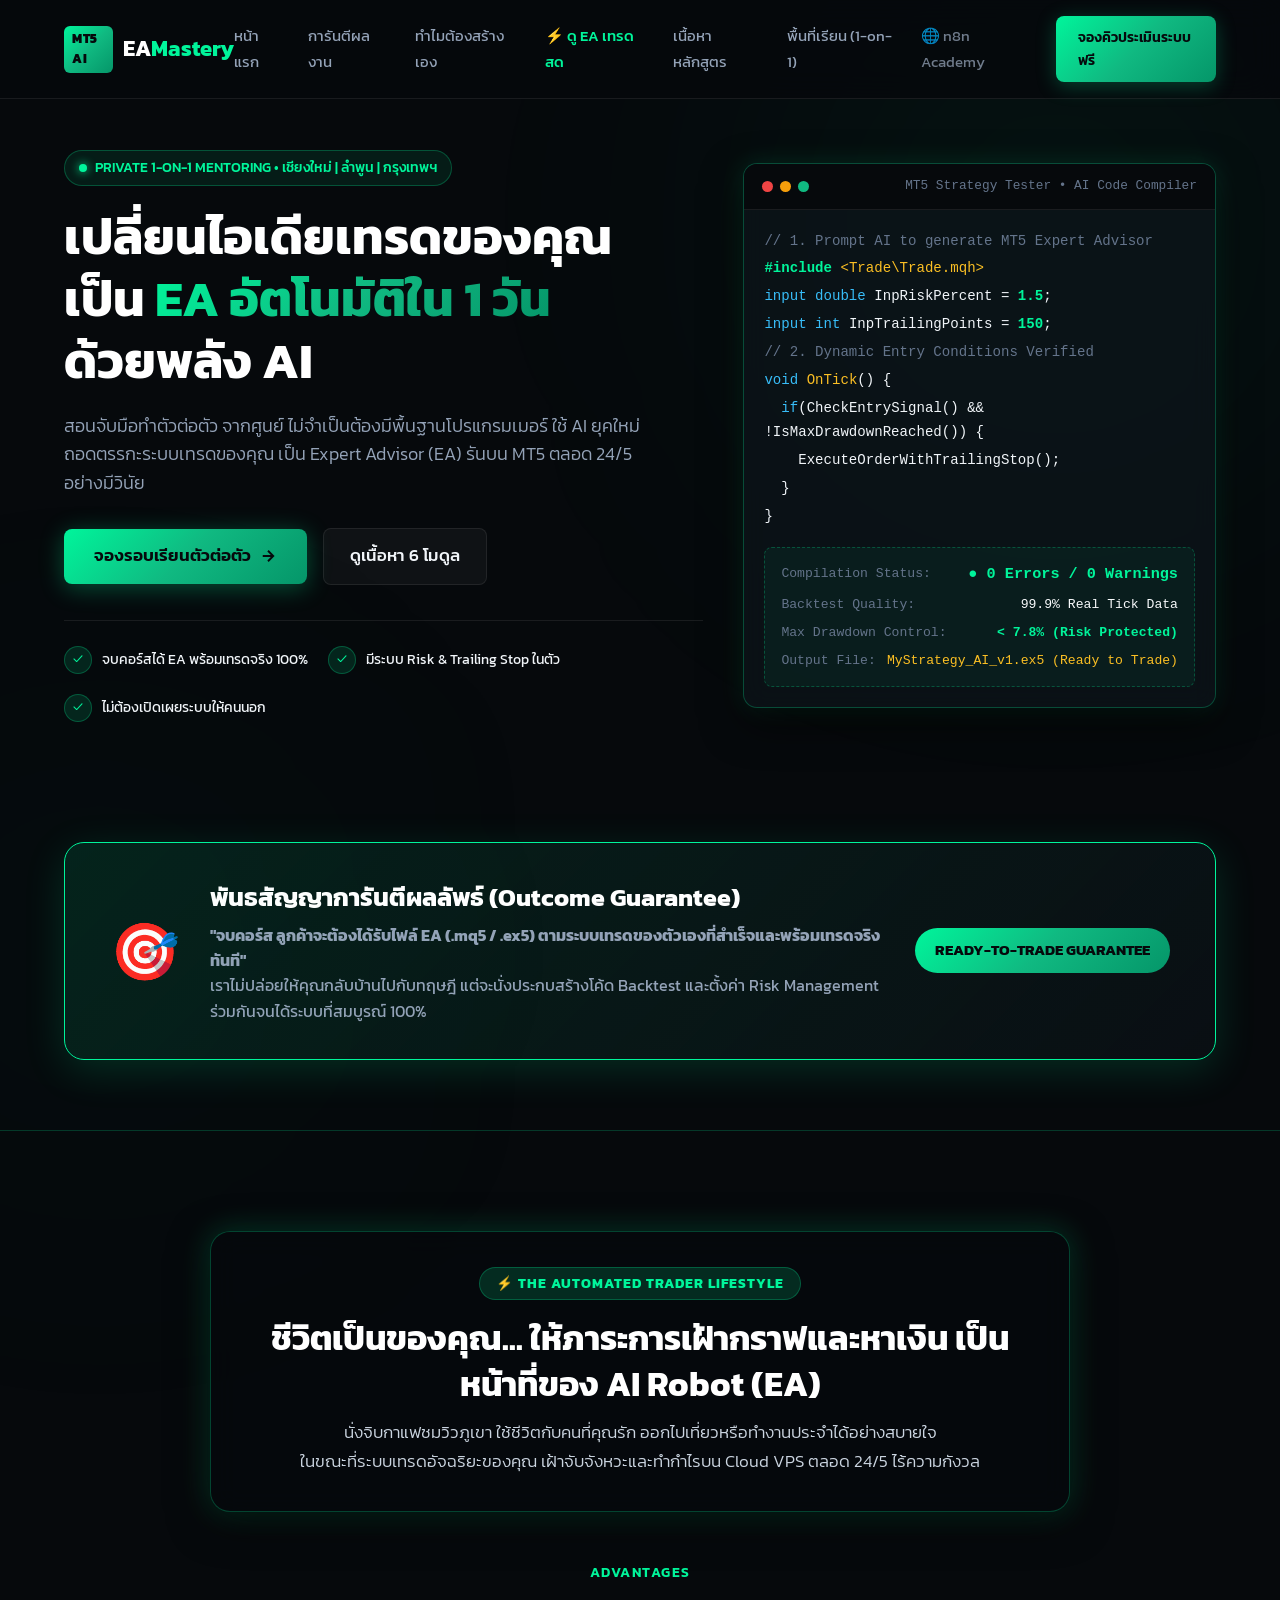
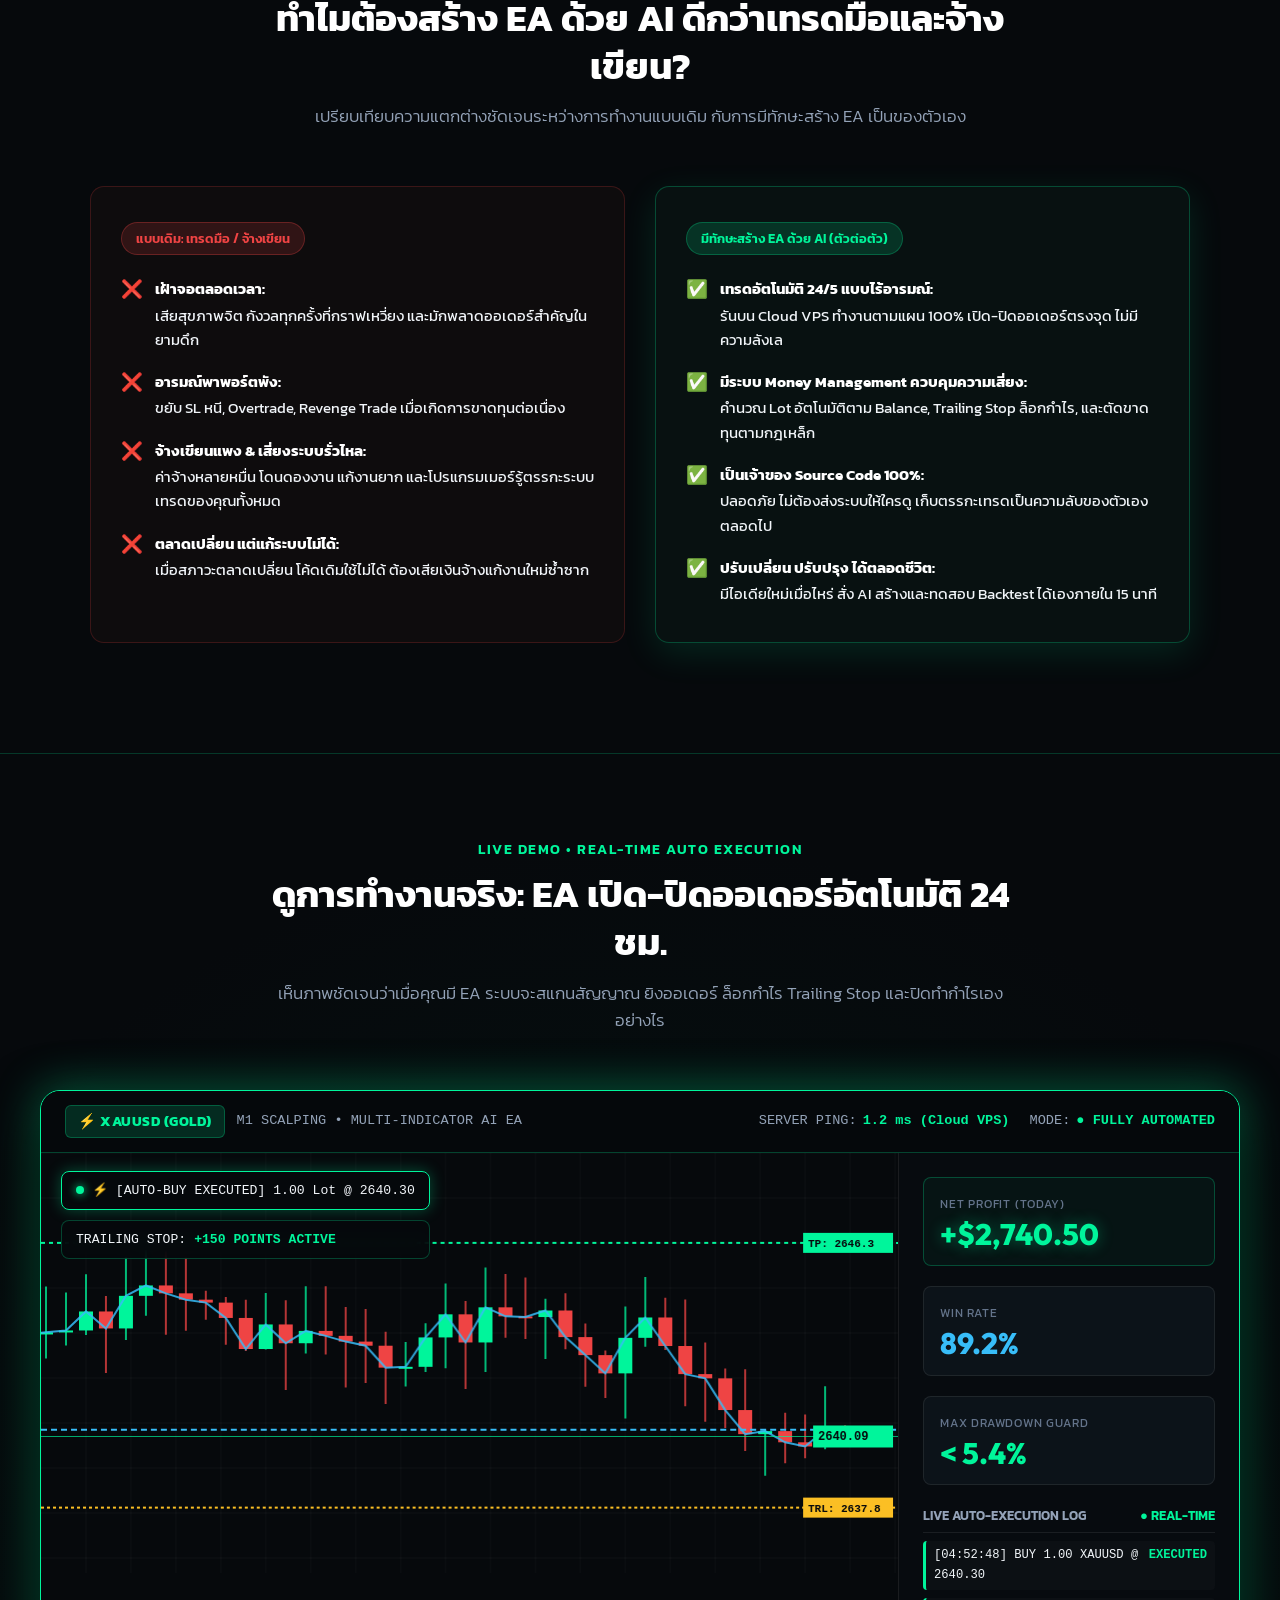
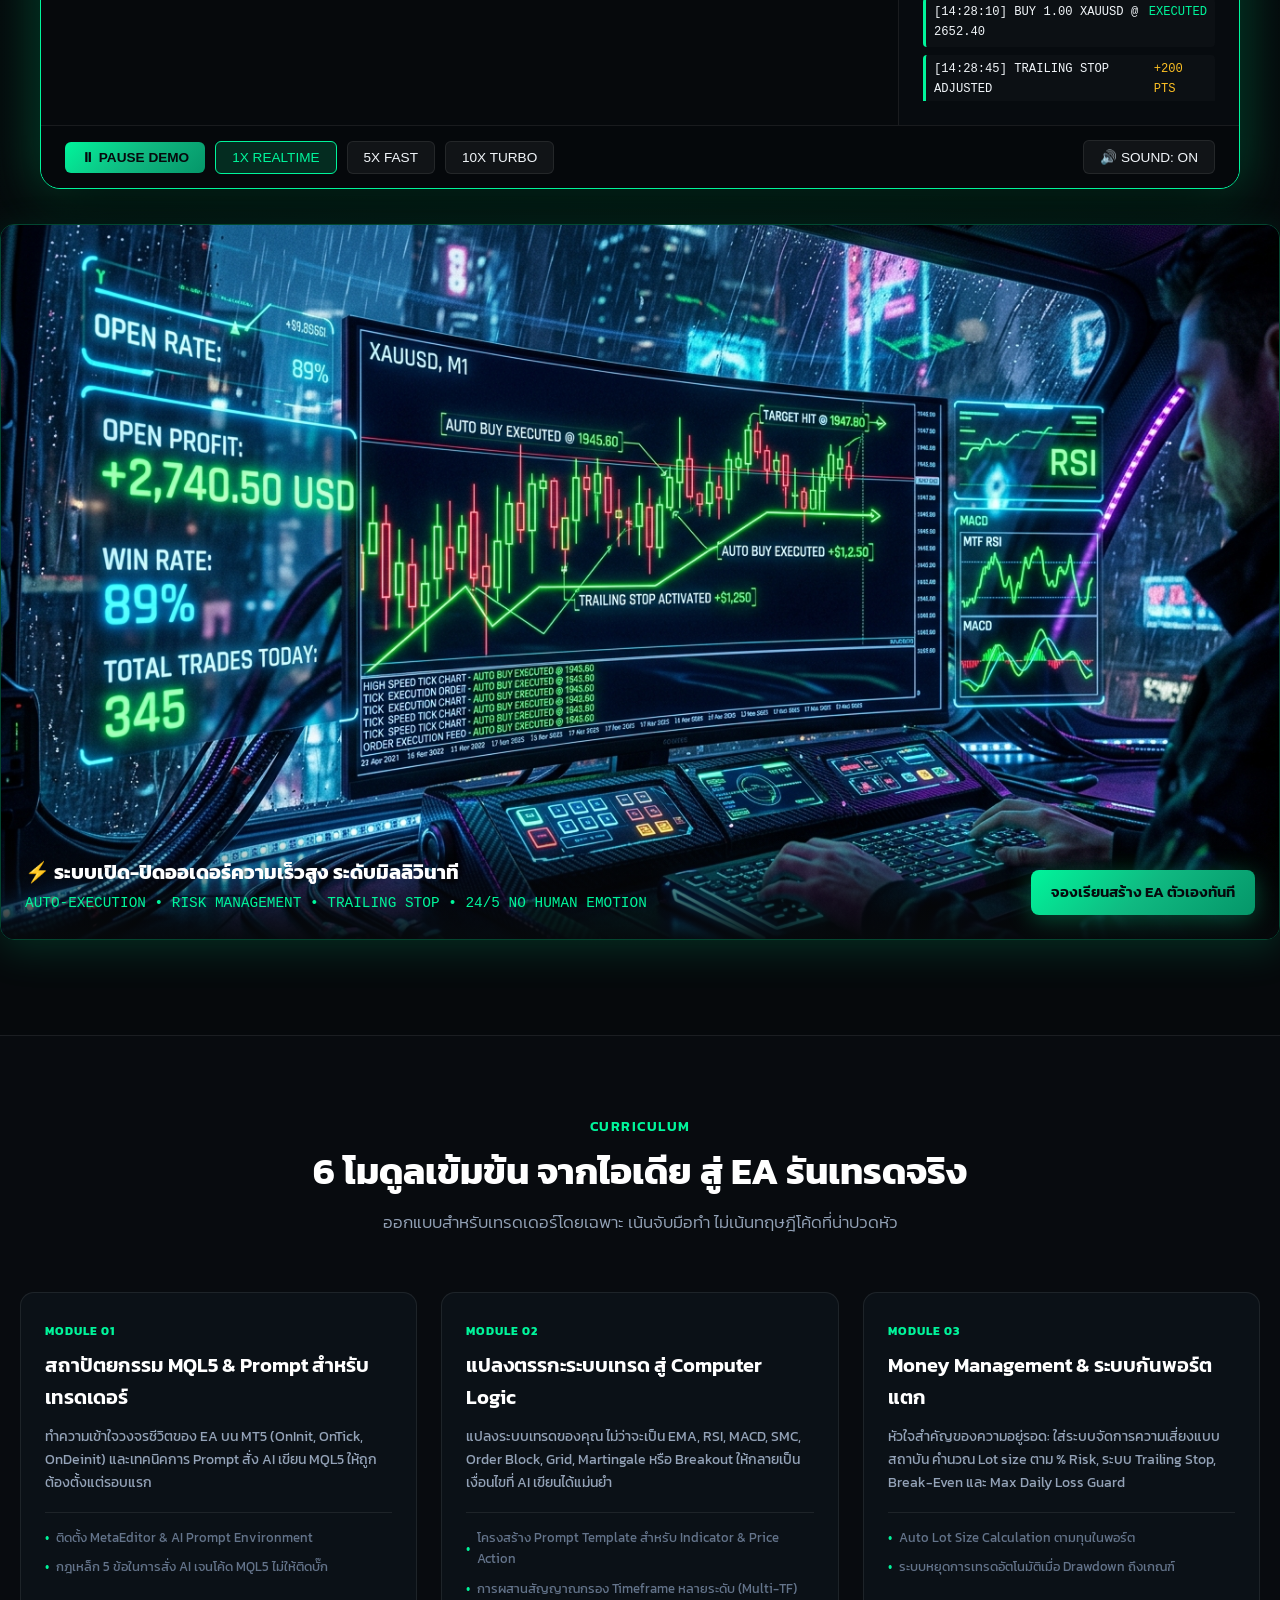
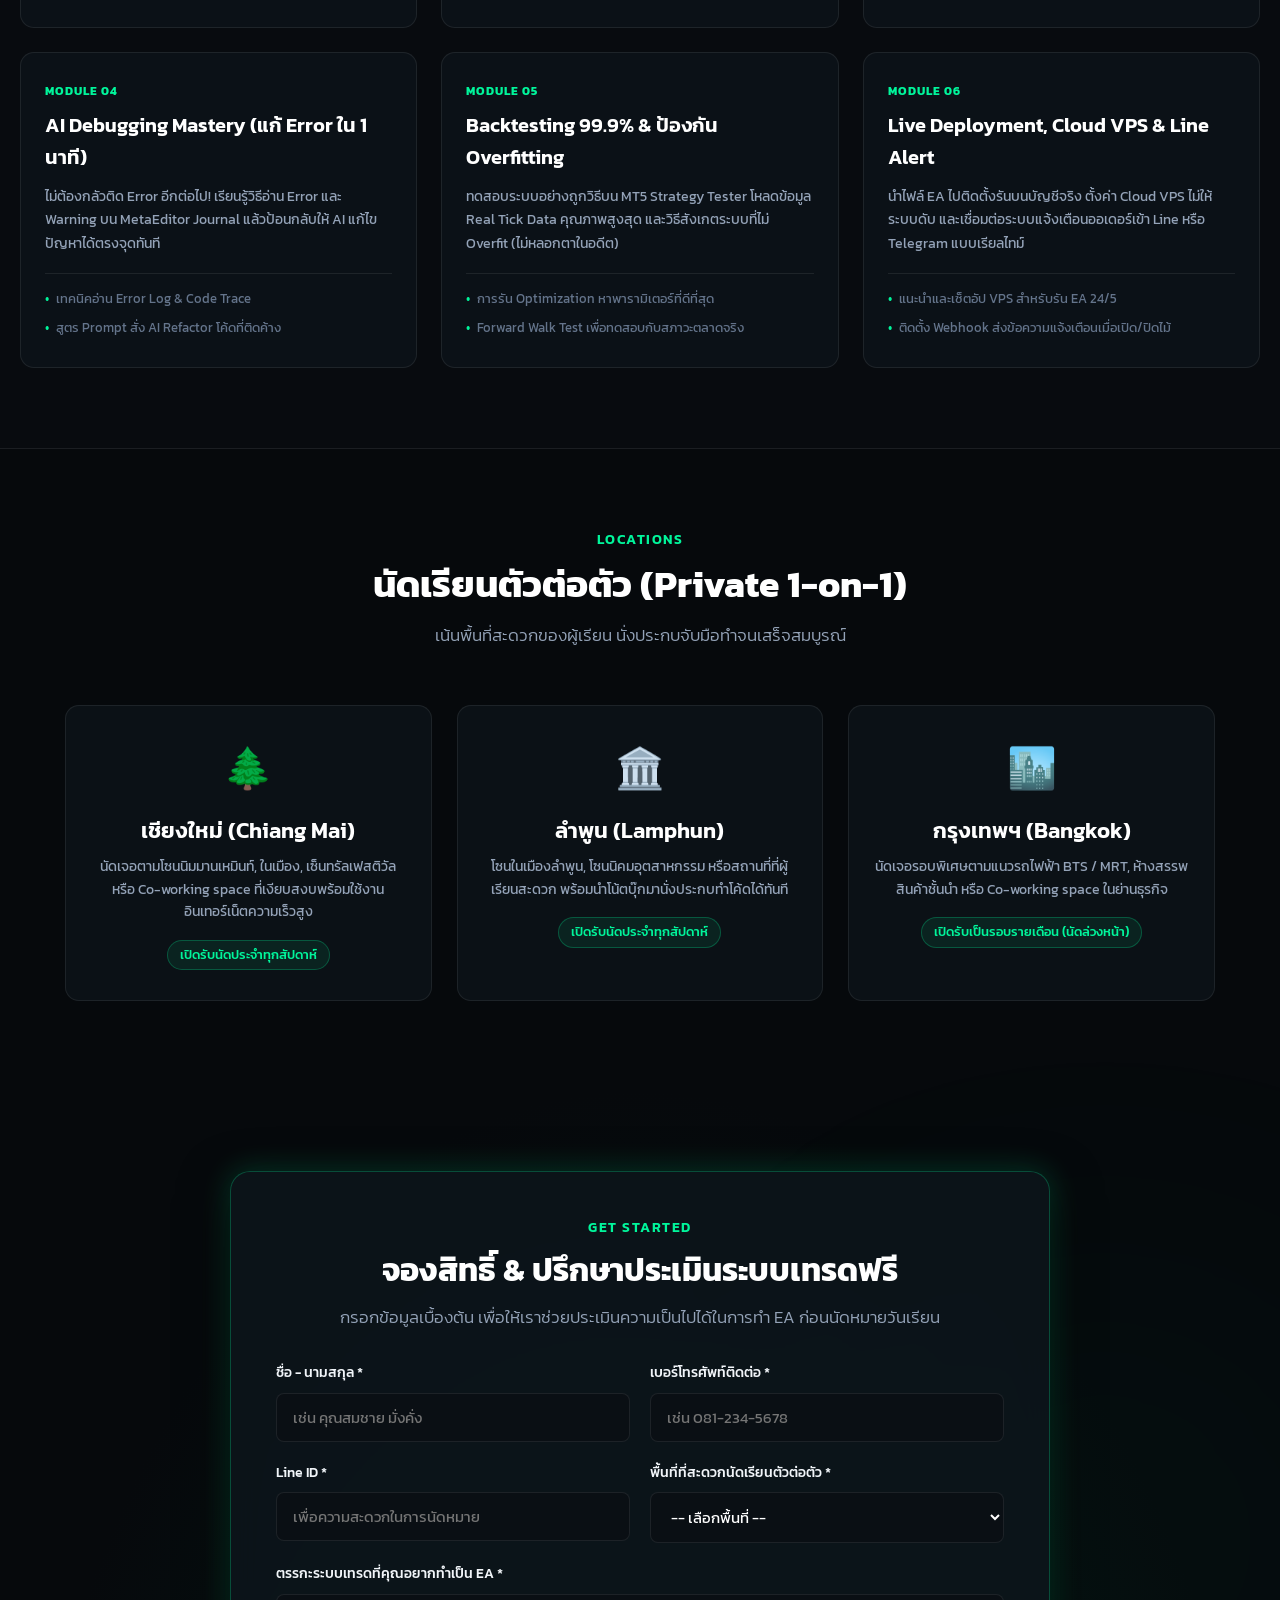
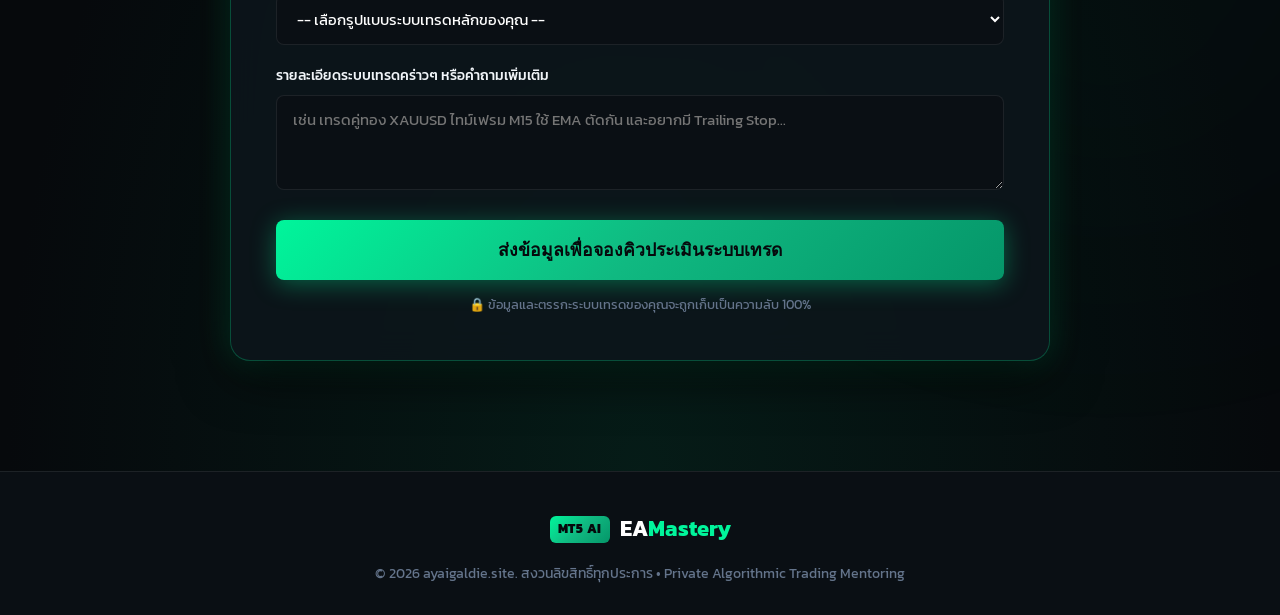
==== commit 6349f20f: "Add smart investor lifestyle graphic and thrilling live EA auto-execution video demo" ====
--- a/ea/index.html
+++ b/ea/index.html
@@ -37,6 +37,7 @@
                 <li><a href="#hero" class="nav-link">หน้าแรก</a></li>
                 <li><a href="#guarantee" class="nav-link">การันตีผลงาน</a></li>
                 <li><a href="#comparison" class="nav-link">ทำไมต้องสร้างเอง</a></li>
+                <li><a href="#live-demo" class="nav-link" style="color: #00f59b; font-weight: 500;">⚡ ดู EA เทรดสด</a></li>
                 <li><a href="#modules" class="nav-link">เนื้อหาหลักสูตร</a></li>
                 <li><a href="#locations" class="nav-link">พื้นที่เรียน (1-on-1)</a></li>
                 <li><a href="/" class="nav-link" style="opacity: 0.75;">🌐 n8n Academy</a></li>
@@ -152,6 +153,16 @@
     <!-- Comparison Section -->
     <section class="comparison-section" id="comparison">
         <div class="section-container">
+            <!-- Lifestyle Vision Banner -->
+            <div class="lifestyle-banner">
+                <span class="lifestyle-badge">⚡ THE AUTOMATED TRADER LIFESTYLE</span>
+                <h2 class="lifestyle-title">ชีวิตเป็นของคุณ... ให้ภาระการเฝ้ากราฟและหาเงิน เป็นหน้าที่ของ AI Robot (EA)</h2>
+                <p class="lifestyle-desc">
+                    นั่งจิบกาแฟชมวิวภูเขา ใช้ชีวิตกับคนที่คุณรัก ออกไปเที่ยวหรือทำงานประจำได้อย่างสบายใจ<br>
+                    ในขณะที่ระบบเทรดอัจฉริยะของคุณ เฝ้าจับจังหวะและทำกำไรบน Cloud VPS ตลอด 24/5 ไร้ความกังวล
+                </p>
+            </div>
+
             <div class="section-header">
                 <span class="section-tag">ADVANTAGES</span>
                 <h2 class="section-title">ทำไมต้องสร้าง EA ด้วย AI ดีกว่าเทรดมือและจ้างเขียน?</h2>
@@ -227,6 +238,123 @@
                             </div>
                         </li>
                     </ul>
+                </div>
+            </div>
+        </div>
+    </section>
+
+    <!-- Live Execution & Thrilling Video Demo Section -->
+    <section class="execution-demo-section" id="live-demo">
+        <div class="section-container">
+            <div class="section-header">
+                <span class="section-tag">LIVE DEMO &bull; REAL-TIME AUTO EXECUTION</span>
+                <h2 class="section-title">ดูการทำงานจริง: EA เปิด-ปิดออเดอร์อัตโนมัติ 24 ชม.</h2>
+                <p class="section-desc">เห็นภาพชัดเจนว่าเมื่อคุณมี EA ระบบจะสแกนสัญญาณ ยิงออเดอร์ ล็อกกำไร Trailing Stop และปิดทำกำไรเองอย่างไร</p>
+            </div>
+
+            <div class="cockpit-container">
+                <!-- Cockpit Header -->
+                <div class="cockpit-header">
+                    <div class="cockpit-pair">
+                        <span class="pair-badge">⚡ XAUUSD (GOLD)</span>
+                        <span class="pair-timeframe">M1 SCALPING &bull; MULTI-INDICATOR AI EA</span>
+                    </div>
+                    <div class="cockpit-telemetry">
+                        <div class="telemetry-item">
+                            <span>SERVER PING:</span>
+                            <span class="telemetry-val">1.2 ms (Cloud VPS)</span>
+                        </div>
+                        <div class="telemetry-item">
+                            <span>MODE:</span>
+                            <span class="telemetry-val" style="color: #00f59b;">● FULLY AUTOMATED</span>
+                        </div>
+                    </div>
+                </div>
+
+                <!-- Cockpit Main Display -->
+                <div class="cockpit-main">
+                    <!-- Dynamic Live Trading Canvas -->
+                    <div class="chart-stage">
+                        <canvas id="trading-canvas"></canvas>
+                        
+                        <!-- HUD Overlays -->
+                        <div class="chart-overlay-hud">
+                            <div class="hud-pill alert" id="live-action-hud">
+                                <span class="pulse-dot"></span>
+                                <span id="hud-status-text">EA ACTIVE: SCANNING M1 BREAKOUT...</span>
+                            </div>
+                            <div class="hud-pill">
+                                <span>TRAILING STOP:</span>
+                                <span style="color: #00f59b; font-weight: bold;" id="hud-trailing-text">+150 POINTS ACTIVE</span>
+                            </div>
+                        </div>
+                    </div>
+
+                    <!-- Right Telemetry Sidebar -->
+                    <div class="sidebar-telemetry">
+                        <div class="metric-box highlight">
+                            <span class="metric-label">NET PROFIT (TODAY)</span>
+                            <div class="metric-number green" id="metric-profit">+$2,740.50</div>
+                        </div>
+
+                        <div class="metric-box">
+                            <span class="metric-label">WIN RATE</span>
+                            <div class="metric-number" style="color: #38bdf8;" id="metric-winrate">89.2%</div>
+                        </div>
+
+                        <div class="metric-box">
+                            <span class="metric-label">MAX DRAWDOWN GUARD</span>
+                            <div class="metric-number" style="color: #00f59b;">&lt; 5.4%</div>
+                        </div>
+
+                        <div>
+                            <div class="order-log-header">
+                                <span>LIVE AUTO-EXECUTION LOG</span>
+                                <span style="color: #00f59b;">● REAL-TIME</span>
+                            </div>
+                            <ul class="order-log-list" id="order-log-list">
+                                <li class="order-log-item">
+                                    <span>[14:28:10] BUY 1.00 XAUUSD @ 2652.40</span>
+                                    <span style="color: #00f59b;">EXECUTED</span>
+                                </li>
+                                <li class="order-log-item">
+                                    <span>[14:28:45] TRAILING STOP ADJUSTED</span>
+                                    <span style="color: #fbbf24;">+200 PTS</span>
+                                </li>
+                                <li class="order-log-item">
+                                    <span>[14:29:12] TARGET HIT @ 2655.80</span>
+                                    <span style="color: #00f59b; font-weight: bold;">+$340.00</span>
+                                </li>
+                            </ul>
+                        </div>
+                    </div>
+                </div>
+
+                <!-- Cockpit Controls Bar -->
+                <div class="cockpit-controls">
+                    <div class="controls-group">
+                        <button class="ctrl-btn play-btn" id="btn-toggle-sim">⏸ PAUSE DEMO</button>
+                        <button class="ctrl-btn active" id="btn-speed-1x">1X REALTIME</button>
+                        <button class="ctrl-btn" id="btn-speed-5x">5X FAST</button>
+                        <button class="ctrl-btn" id="btn-speed-10x">10X TURBO</button>
+                    </div>
+                    <div class="controls-group">
+                        <button class="ctrl-btn" id="btn-sound-toggle">🔊 SOUND: ON</button>
+                    </div>
+                </div>
+            </div>
+
+            <!-- Thrilling Trading Battle Station Poster -->
+            <div class="video-poster-box">
+                <img src="ea_trading_action.jpg" alt="Thrilling Automated EA Trading in Action">
+                <div class="poster-overlay">
+                    <div class="poster-info">
+                        <h4>⚡ ระบบเปิด-ปิดออเดอร์ความเร็วสูง ระดับมิลลิวินาที</h4>
+                        <p>AUTO-EXECUTION &bull; RISK MANAGEMENT &bull; TRAILING STOP &bull; 24/5 NO HUMAN EMOTION</p>
+                    </div>
+                    <a href="#booking" class="primary-btn" style="padding: 10px 20px; font-size: 0.95rem;">
+                        <span>จองเรียนสร้าง EA ตัวเองทันที</span>
+                    </a>
                 </div>
             </div>
         </div>
--- a/ea/style.css
+++ b/ea/style.css
@@ -511,10 +511,62 @@
     font-weight: 300;
 }
 
-/* Comparison Section */
+/* Comparison Section with Lifestyle Robot Background */
 .comparison-section {
-    padding: 70px 0;
+    padding: 100px 0 110px;
     position: relative;
+    background: linear-gradient(180deg, rgba(6, 9, 12, 0.92) 0%, rgba(6, 9, 12, 0.82) 40%, rgba(6, 9, 12, 0.94) 100%), 
+                url('smart_investor_lifestyle.jpg') center center / cover no-repeat;
+    background-attachment: scroll;
+    border-top: 1px solid rgba(0, 245, 155, 0.2);
+    border-bottom: 1px solid rgba(0, 245, 155, 0.2);
+    overflow: hidden;
+}
+
+@media (min-width: 1024px) {
+    .comparison-section {
+        background-attachment: fixed;
+    }
+}
+
+.lifestyle-banner {
+    text-align: center;
+    max-width: 860px;
+    margin: 0 auto 50px;
+    background: rgba(6, 9, 12, 0.75);
+    border: 1px solid var(--border-green);
+    border-radius: var(--radius-lg);
+    padding: 35px 30px;
+    backdrop-filter: blur(14px);
+    box-shadow: 0 10px 40px rgba(0, 0, 0, 0.6), var(--accent-glow);
+}
+
+.lifestyle-badge {
+    display: inline-block;
+    background: rgba(0, 245, 155, 0.15);
+    border: 1px solid var(--border-green);
+    color: var(--accent-green);
+    font-weight: 700;
+    font-size: 0.85rem;
+    padding: 5px 16px;
+    border-radius: 20px;
+    margin-bottom: 16px;
+    letter-spacing: 1px;
+}
+
+.lifestyle-title {
+    font-size: 2.1rem;
+    font-weight: 700;
+    color: var(--text-white);
+    margin-bottom: 12px;
+    line-height: 1.35;
+}
+
+.lifestyle-desc {
+    color: #cbd5e1;
+    font-size: 1.05rem;
+    line-height: 1.7;
+    font-weight: 300;
 }
 
 .comparison-grid {
@@ -528,6 +580,7 @@
 .comp-card {
     border-radius: var(--radius-md);
     padding: 35px 30px;
+
     transition: var(--transition);
     position: relative;
     backdrop-filter: blur(10px);
@@ -590,9 +643,301 @@
     margin-bottom: 2px;
 }
 
-.comp-text span {
+/* Live Execution & Video Demo Section */
+.execution-demo-section {
+    padding: 85px 0 95px;
+    background: radial-gradient(circle at center, rgba(0, 245, 155, 0.05) 0%, rgba(6, 9, 12, 1) 75%);
+    position: relative;
+    overflow: hidden;
+}
+
+.cockpit-container {
+    max-width: 1200px;
+    margin: 0 auto;
+    background: rgba(10, 16, 22, 0.95);
+    border: 1px solid var(--accent-green);
+    border-radius: var(--radius-lg);
+    overflow: hidden;
+    box-shadow: 0 20px 60px rgba(0, 0, 0, 0.8), var(--accent-glow-strong);
+}
+
+.cockpit-header {
+    background: rgba(6, 9, 12, 0.98);
+    border-bottom: 1px solid var(--border-green);
+    padding: 14px 24px;
+    display: flex;
+    justify-content: space-between;
+    align-items: center;
+    flex-wrap: wrap;
+    gap: 15px;
+}
+
+.cockpit-pair {
+    display: flex;
+    align-items: center;
+    gap: 12px;
+}
+
+.pair-badge {
+    background: rgba(0, 245, 155, 0.15);
+    color: var(--accent-green);
+    border: 1px solid var(--border-green);
+    font-weight: 700;
+    padding: 4px 12px;
+    border-radius: 6px;
+    font-size: 0.9rem;
+    letter-spacing: 0.5px;
+}
+
+.pair-timeframe {
     color: var(--text-gray);
-    font-size: 0.88rem;
+    font-size: 0.85rem;
+    font-family: monospace;
+}
+
+.cockpit-telemetry {
+    display: flex;
+    gap: 20px;
+    align-items: center;
+    font-family: monospace;
+    font-size: 0.85rem;
+}
+
+.telemetry-item {
+    display: flex;
+    align-items: center;
+    gap: 6px;
+    color: var(--text-gray);
+}
+
+.telemetry-val {
+    color: var(--accent-green);
+    font-weight: 700;
+}
+
+.cockpit-main {
+    display: grid;
+    grid-template-columns: 1fr 340px;
+    background: #06090c;
+    min-height: 480px;
+    position: relative;
+}
+
+.chart-stage {
+    position: relative;
+    background: #06090c;
+    border-right: 1px solid var(--border-color);
+    overflow: hidden;
+    display: flex;
+    flex-direction: column;
+}
+
+#trading-canvas {
+    width: 100%;
+    height: 420px;
+    display: block;
+}
+
+.chart-overlay-hud {
+    position: absolute;
+    top: 18px;
+    left: 20px;
+    pointer-events: none;
+    z-index: 5;
+    display: flex;
+    flex-direction: column;
+    gap: 10px;
+}
+
+.hud-pill {
+    background: rgba(6, 9, 12, 0.85);
+    border: 1px solid var(--border-green);
+    backdrop-filter: blur(8px);
+    border-radius: 8px;
+    padding: 8px 14px;
+    display: inline-flex;
+    align-items: center;
+    gap: 8px;
+    font-size: 0.82rem;
+    font-family: monospace;
+    color: var(--text-light);
+}
+
+.hud-pill.alert {
+    border-color: #00f59b;
+    box-shadow: 0 0 15px rgba(0, 245, 155, 0.3);
+    animation: flashGlow 1.5s infinite alternate;
+}
+
+@keyframes flashGlow {
+    from { box-shadow: 0 0 5px rgba(0, 245, 155, 0.2); }
+    to { box-shadow: 0 0 20px rgba(0, 245, 155, 0.6); }
+}
+
+.sidebar-telemetry {
+    padding: 24px;
+    background: rgba(8, 12, 16, 0.98);
+    display: flex;
+    flex-direction: column;
+    gap: 20px;
+}
+
+.metric-box {
+    background: rgba(14, 22, 28, 0.8);
+    border: 1px solid var(--border-color);
+    border-radius: var(--radius-sm);
+    padding: 16px;
+    transition: var(--transition);
+}
+
+.metric-box.highlight {
+    border-color: var(--border-green);
+    background: rgba(0, 245, 155, 0.04);
+}
+
+.metric-label {
+    font-size: 0.78rem;
+    color: var(--text-muted);
+    text-transform: uppercase;
+    letter-spacing: 0.8px;
+    margin-bottom: 6px;
+    display: block;
+}
+
+.metric-number {
+    font-size: 1.85rem;
+    font-weight: 800;
+    color: var(--text-white);
+    font-family: 'Outfit', sans-serif;
+    line-height: 1;
+}
+
+.metric-number.green {
+    color: var(--accent-green);
+    text-shadow: 0 0 15px rgba(0, 245, 155, 0.4);
+}
+
+.order-log-header {
+    font-size: 0.82rem;
+    font-weight: 600;
+    color: var(--text-gray);
+    display: flex;
+    justify-content: space-between;
+    margin-bottom: 8px;
+    border-bottom: 1px solid var(--border-color);
+    padding-bottom: 6px;
+}
+
+.order-log-list {
+    list-style: none;
+    display: flex;
+    flex-direction: column;
+    gap: 8px;
+    max-height: 160px;
+    overflow-y: hidden;
+    font-family: monospace;
+    font-size: 0.76rem;
+}
+
+.order-log-item {
+    display: flex;
+    justify-content: space-between;
+    padding: 5px 8px;
+    border-radius: 4px;
+    background: rgba(255, 255, 255, 0.02);
+    border-left: 3px solid var(--accent-green);
+    animation: slideDown 0.3s ease;
+}
+
+@keyframes slideDown {
+    from { opacity: 0; transform: translateY(-8px); }
+    to { opacity: 1; transform: translateY(0); }
+}
+
+.cockpit-controls {
+    background: rgba(6, 9, 12, 0.98);
+    border-top: 1px solid var(--border-color);
+    padding: 14px 24px;
+    display: flex;
+    justify-content: space-between;
+    align-items: center;
+    flex-wrap: wrap;
+    gap: 15px;
+}
+
+.controls-group {
+    display: flex;
+    align-items: center;
+    gap: 10px;
+}
+
+.ctrl-btn {
+    background: rgba(255, 255, 255, 0.05);
+    border: 1px solid var(--border-color);
+    color: var(--text-light);
+    padding: 8px 16px;
+    border-radius: 6px;
+    font-size: 0.85rem;
+    font-weight: 500;
+    cursor: pointer;
+    transition: var(--transition);
+}
+
+.ctrl-btn:hover, .ctrl-btn.active {
+    background: rgba(0, 245, 155, 0.15);
+    border-color: var(--accent-green);
+    color: var(--accent-green);
+}
+
+.ctrl-btn.play-btn {
+    background: var(--accent-gradient);
+    color: var(--bg-black);
+    font-weight: 700;
+    border: none;
+}
+
+.video-poster-box {
+    margin-top: 35px;
+    border-radius: var(--radius-md);
+    overflow: hidden;
+    position: relative;
+    border: 1px solid var(--border-green);
+    box-shadow: 0 10px 40px rgba(0, 245, 155, 0.15);
+}
+
+.video-poster-box img {
+    width: 100%;
+    height: auto;
+    display: block;
+    transition: transform 0.5s ease;
+}
+
+.video-poster-box:hover img {
+    transform: scale(1.02);
+}
+
+.poster-overlay {
+    position: absolute;
+    bottom: 0;
+    left: 0;
+    right: 0;
+    padding: 24px;
+    background: linear-gradient(0deg, rgba(6, 9, 12, 0.95) 0%, rgba(6, 9, 12, 0) 100%);
+    display: flex;
+    justify-content: space-between;
+    align-items: flex-end;
+}
+
+.poster-info h4 {
+    font-size: 1.25rem;
+    color: var(--text-white);
+    margin-bottom: 4px;
+}
+
+.poster-info p {
+    color: var(--accent-green);
+    font-size: 0.9rem;
+    font-family: monospace;
 }
 
 /* Course Curriculum Section */
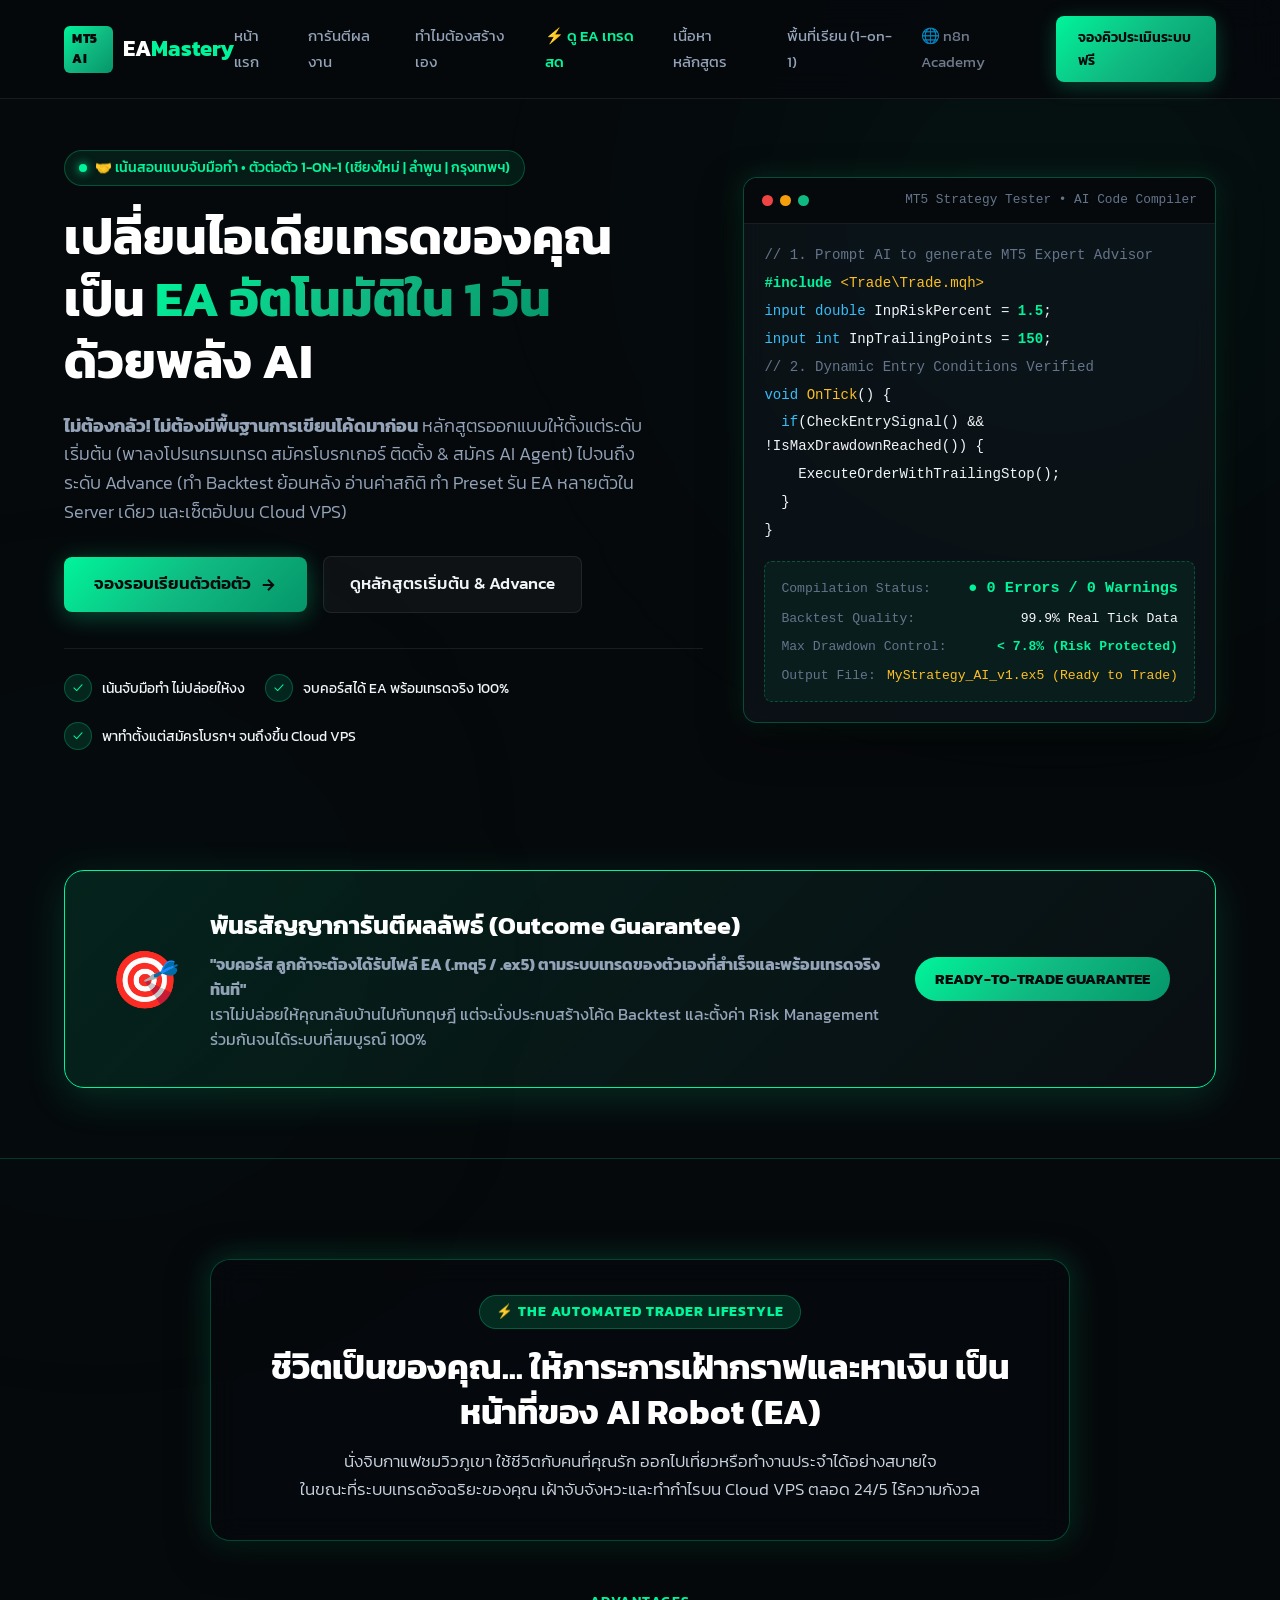
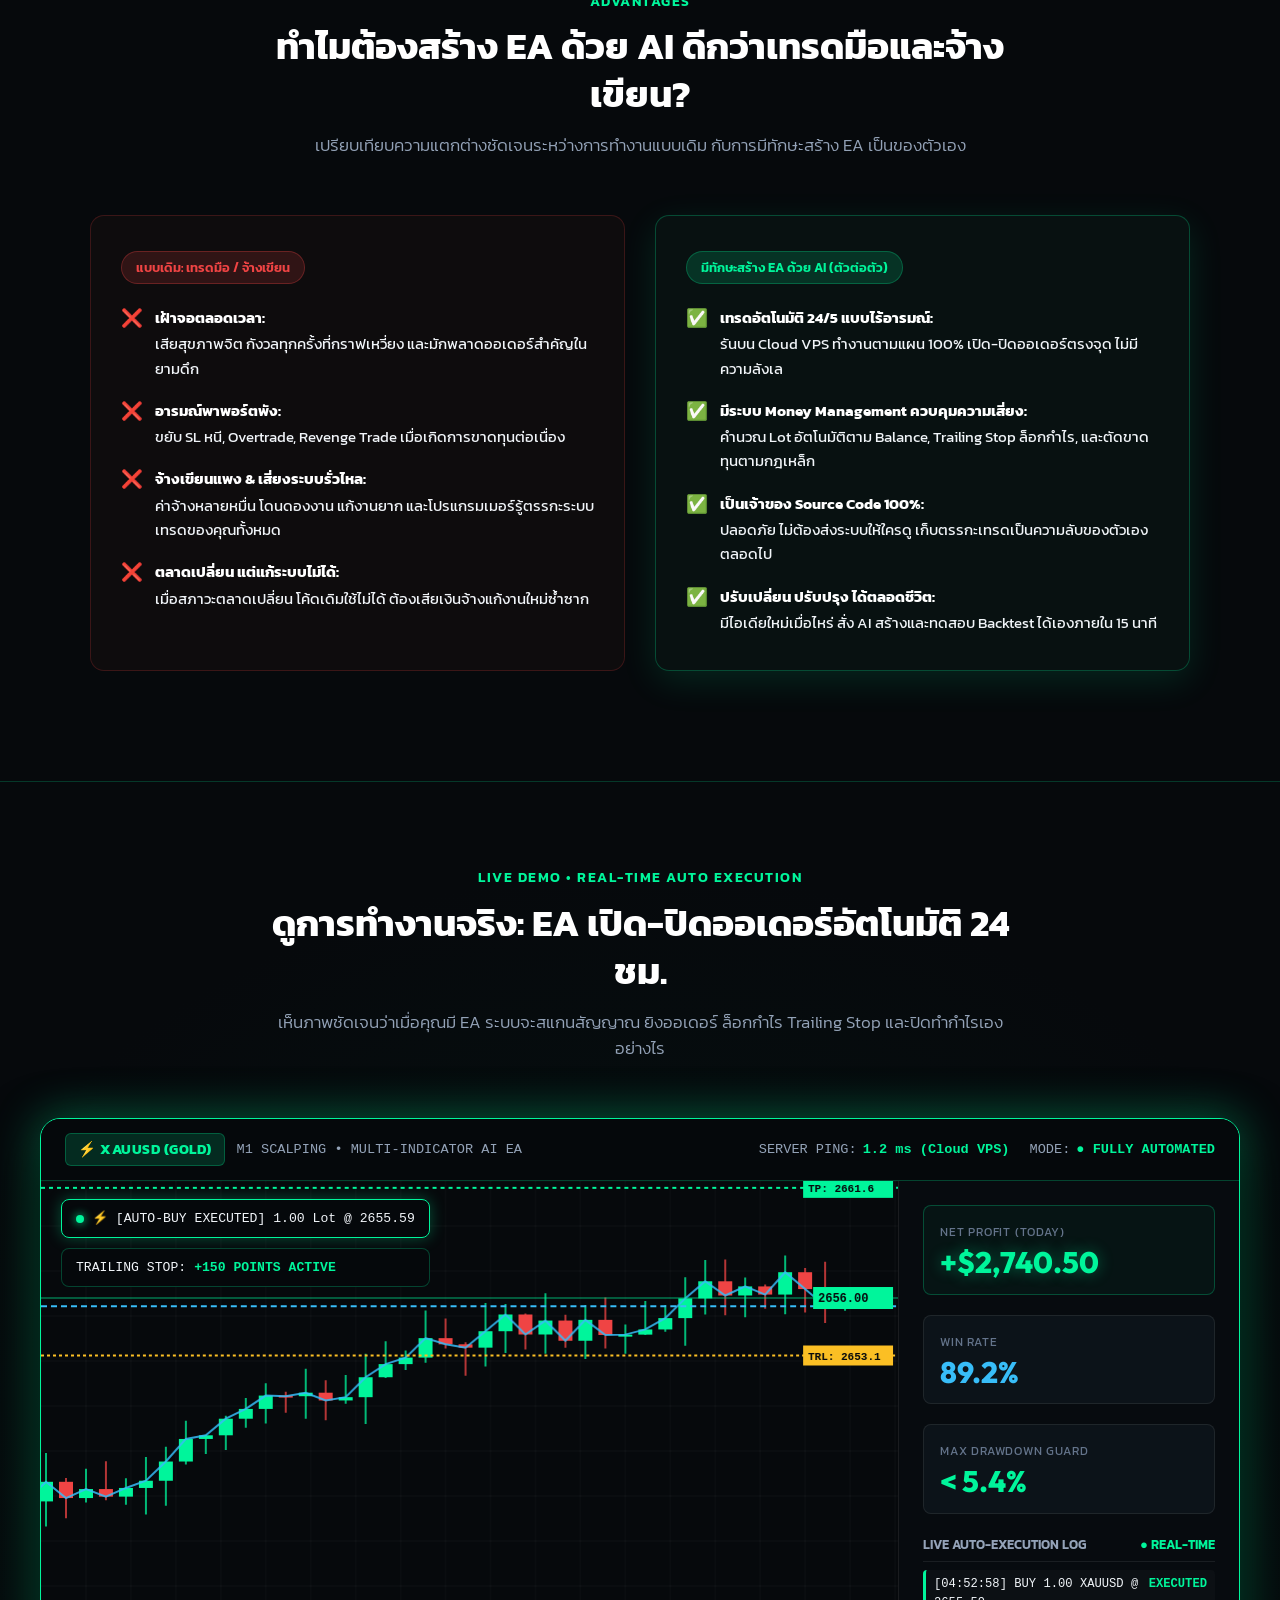
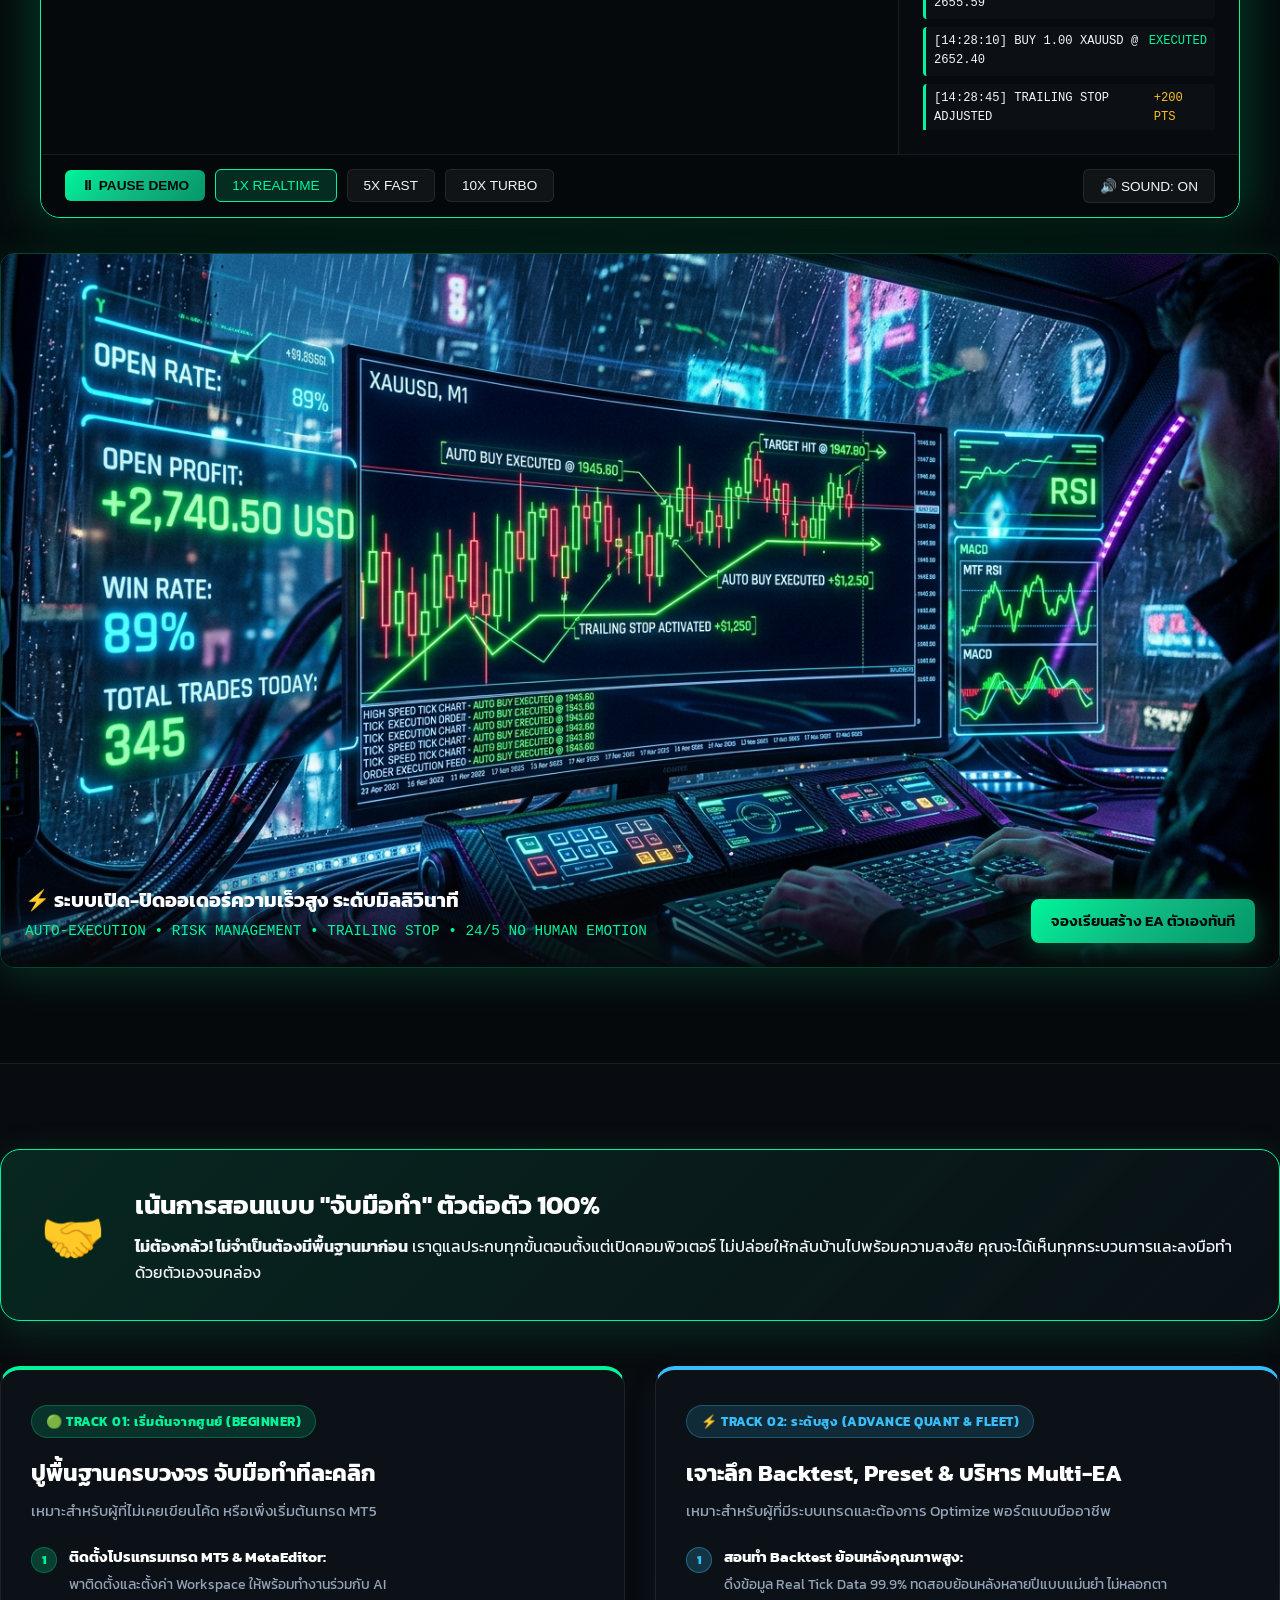
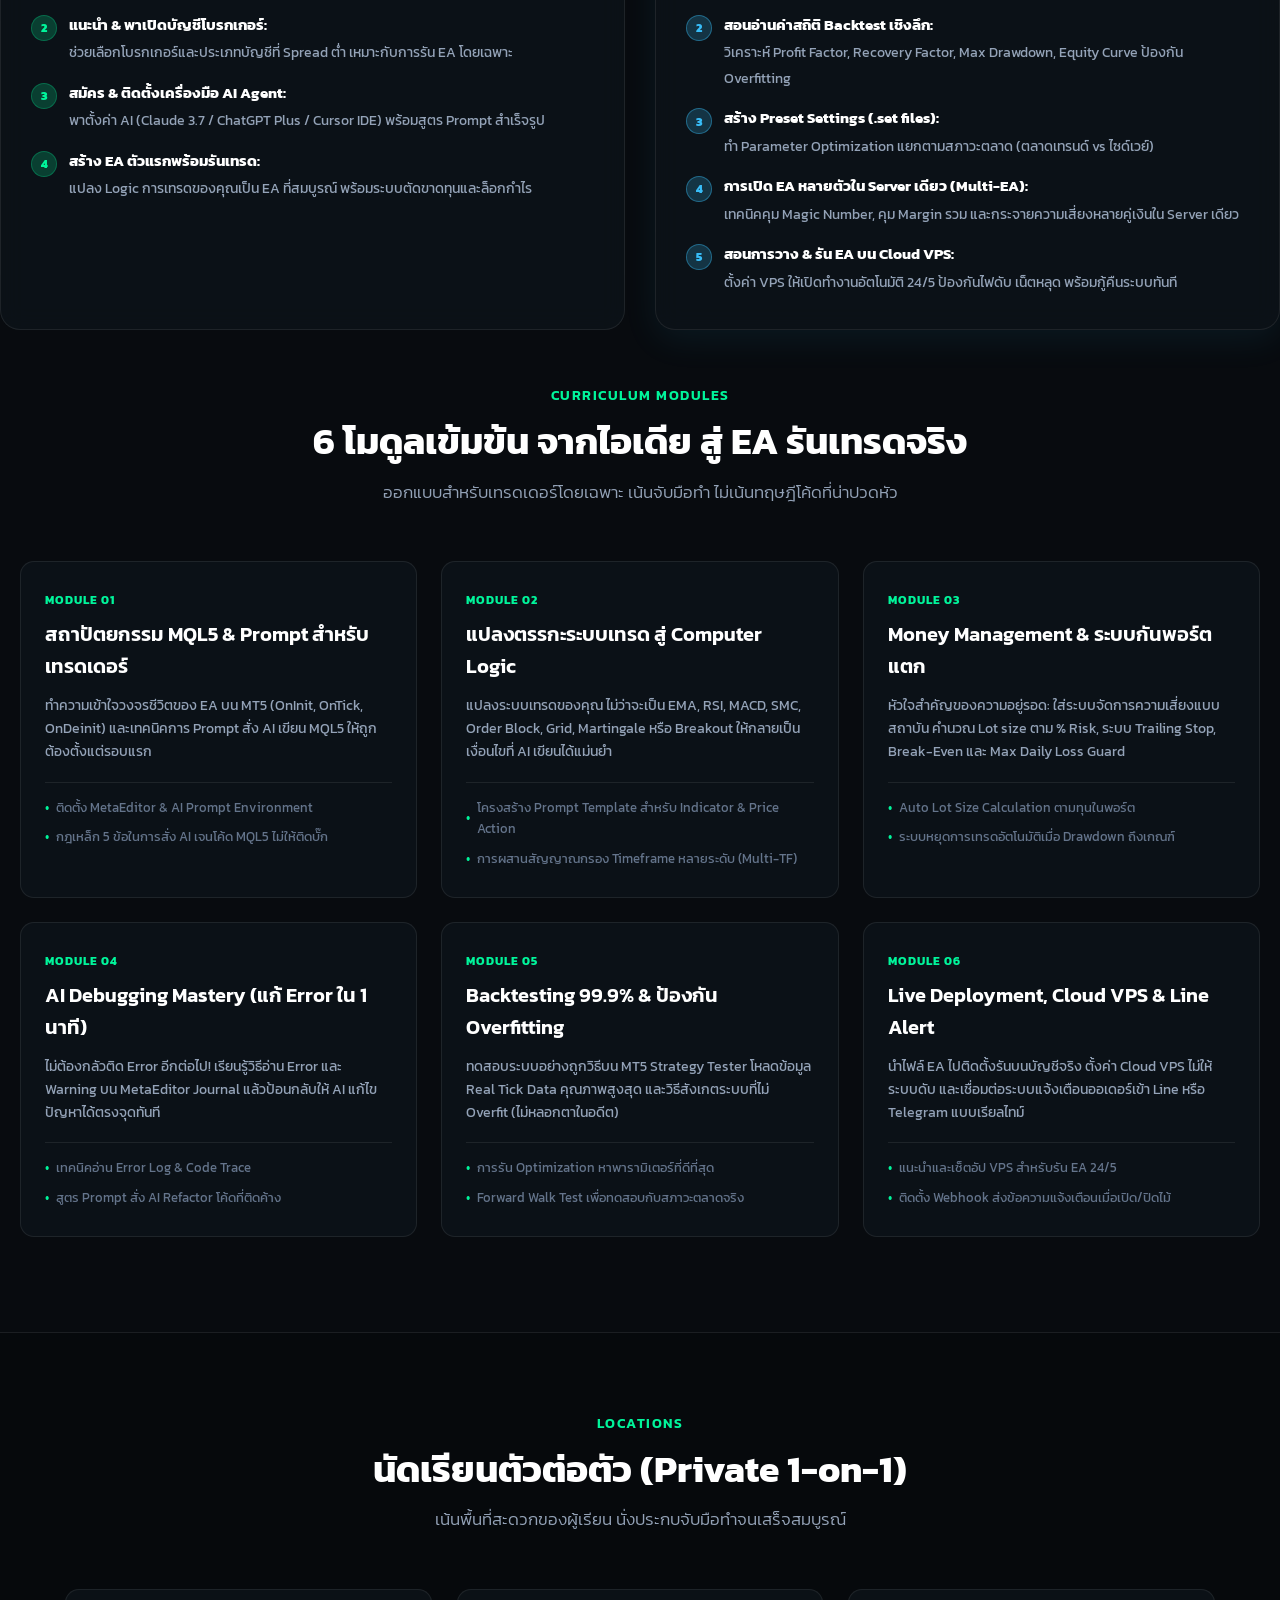
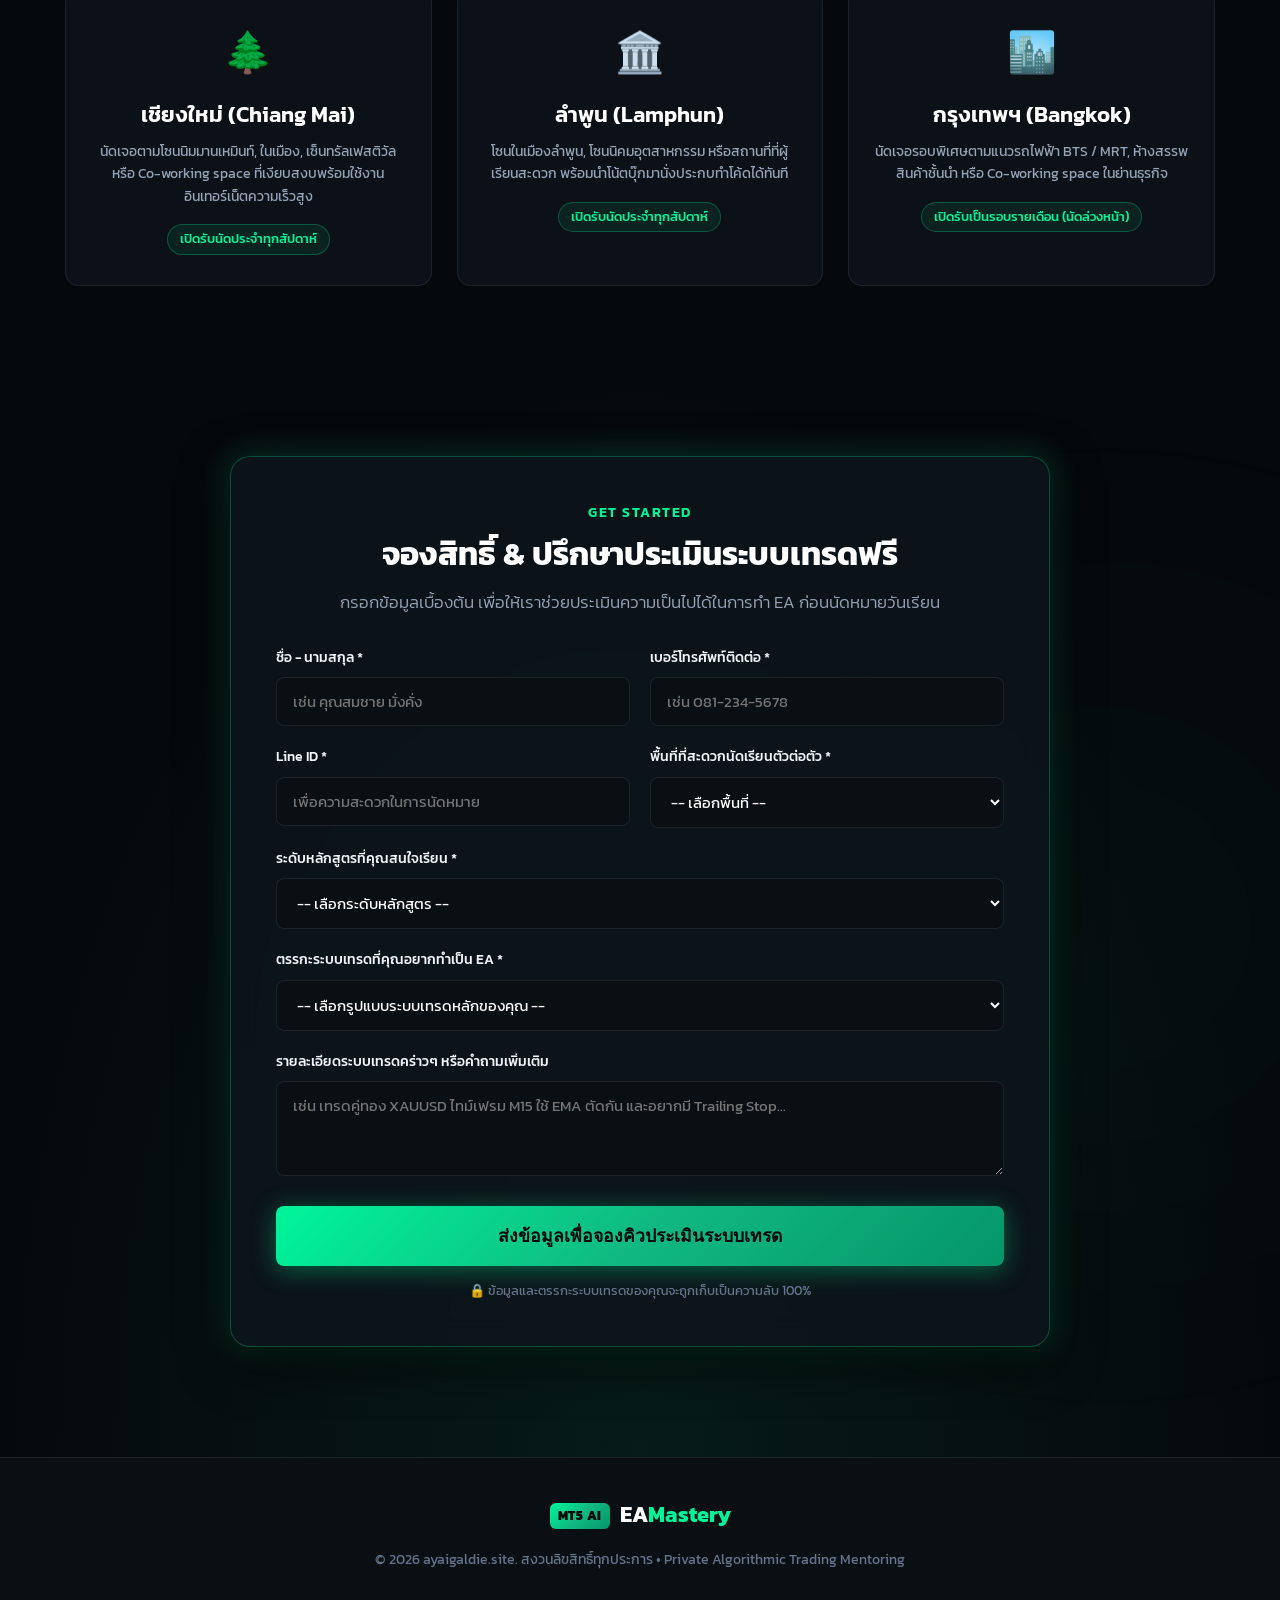
==== commit 8ed5dc7d: "Highlight hands-on teaching, beginner foundation and advance optimization tracks" ====
--- a/ea/index.html
+++ b/ea/index.html
@@ -52,7 +52,7 @@
             <div class="hero-content">
                 <div class="hero-badge">
                     <span class="pulse-dot"></span>
-                    PRIVATE 1-ON-1 MENTORING • เชียงใหม่ | ลำพูน | กรุงเทพฯ
+                    🤝 เน้นสอนแบบจับมือทำ &bull; ตัวต่อตัว 1-ON-1 (เชียงใหม่ | ลำพูน | กรุงเทพฯ)
                 </div>
                 <h1 class="hero-title">
                     เปลี่ยนไอเดียเทรดของคุณ<br>
@@ -60,28 +60,28 @@
                     ด้วยพลัง AI
                 </h1>
                 <p class="hero-subtitle">
-                    สอนจับมือทำตัวต่อตัว จากศูนย์ ไม่จำเป็นต้องมีพื้นฐานโปรแกรมเมอร์ ใช้ AI ยุคใหม่ถอดตรรกะระบบเทรดของคุณ เป็น Expert Advisor (EA) รันบน MT5 ตลอด 24/5 อย่างมีวินัย
+                    <strong>ไม่ต้องกลัว! ไม่ต้องมีพื้นฐานการเขียนโค้ดมาก่อน</strong> หลักสูตรออกแบบให้ตั้งแต่ระดับเริ่มต้น (พาลงโปรแกรมเทรด สมัครโบรกเกอร์ ติดตั้ง & สมัคร AI Agent) ไปจนถึงระดับ Advance (ทำ Backtest ย้อนหลัง อ่านค่าสถิติ ทำ Preset รัน EA หลายตัวใน Server เดียว และเซ็ตอัปบน Cloud VPS)
                 </p>
                 <div class="hero-actions">
                     <a href="#booking" class="primary-btn">
                         <span>จองรอบเรียนตัวต่อตัว</span>
                         <svg width="18" height="18" viewBox="0 0 24 24" fill="none" stroke="currentColor" stroke-width="2.5"><path d="M5 12h14M12 5l7 7-7 7"/></svg>
                     </a>
-                    <a href="#modules" class="secondary-btn">ดูเนื้อหา 6 โมดูล</a>
+                    <a href="#modules" class="secondary-btn">ดูหลักสูตรเริ่มต้น & Advance</a>
                 </div>
 
                 <div class="hero-highlights">
                     <div class="highlight-item">
                         <div class="highlight-icon">✓</div>
-                        <span>จบคอร์สได้ EA พร้อมเทรดจริง 100%</span>
+                        <span>เน้นจับมือทำ ไม่ปล่อยให้งง</span>
                     </div>
                     <div class="highlight-item">
                         <div class="highlight-icon">✓</div>
-                        <span>มีระบบ Risk & Trailing Stop ในตัว</span>
+                        <span>จบคอร์สได้ EA พร้อมเทรดจริง 100%</span>
                     </div>
                     <div class="highlight-item">
                         <div class="highlight-icon">✓</div>
-                        <span>ไม่ต้องเปิดเผยระบบให้คนนอก</span>
+                        <span>พาทำตั้งแต่สมัครโบรกฯ จนถึงขึ้น Cloud VPS</span>
                     </div>
                 </div>
             </div>
@@ -363,8 +363,104 @@
     <!-- Modules Section -->
     <section class="modules-section" id="modules">
         <div class="section-container">
+            <!-- Hands-on Assurance Banner -->
+            <div class="hands-on-banner">
+                <div class="hands-on-icon">🤝</div>
+                <div class="hands-on-content">
+                    <h3>เน้นการสอนแบบ "จับมือทำ" ตัวต่อตัว 100%</h3>
+                    <p>
+                        <strong>ไม่ต้องกลัว! ไม่จำเป็นต้องมีพื้นฐานมาก่อน</strong> เราดูแลประกบทุกขั้นตอนตั้งแต่เปิดคอมพิวเตอร์ 
+                        ไม่ปล่อยให้กลับบ้านไปพร้อมความสงสัย คุณจะได้เห็นทุกกระบวนการและลงมือทำด้วยตัวเองจนคล่อง
+                    </p>
+                </div>
+            </div>
+
+            <!-- 2 Comprehensive Learning Tracks -->
+            <div class="tracks-grid">
+                <!-- Beginner Track -->
+                <div class="track-card beginner">
+                    <span class="track-badge green">🟢 TRACK 01: เริ่มต้นจากศูนย์ (BEGINNER)</span>
+                    <h3 class="track-title">ปูพื้นฐานครบวงจร จับมือทำทีละคลิก</h3>
+                    <p class="track-subtitle">เหมาะสำหรับผู้ที่ไม่เคยเขียนโค้ด หรือเพิ่งเริ่มต้นเทรด MT5</p>
+                    <ul class="track-steps">
+                        <li>
+                            <span class="step-num">1</span>
+                            <div class="step-text">
+                                <strong>ติดตั้งโปรแกรมเทรด MT5 & MetaEditor:</strong>
+                                <span>พาติดตั้งและตั้งค่า Workspace ให้พร้อมทำงานร่วมกับ AI</span>
+                            </div>
+                        </li>
+                        <li>
+                            <span class="step-num">2</span>
+                            <div class="step-text">
+                                <strong>แนะนำ & พาเปิดบัญชีโบรกเกอร์:</strong>
+                                <span>ช่วยเลือกโบรกเกอร์และประเภทบัญชีที่ Spread ต่ำ เหมาะกับการรัน EA โดยเฉพาะ</span>
+                            </div>
+                        </li>
+                        <li>
+                            <span class="step-num">3</span>
+                            <div class="step-text">
+                                <strong>สมัคร & ติดตั้งเครื่องมือ AI Agent:</strong>
+                                <span>พาตั้งค่า AI (Claude 3.7 / ChatGPT Plus / Cursor IDE) พร้อมสูตร Prompt สำเร็จรูป</span>
+                            </div>
+                        </li>
+                        <li>
+                            <span class="step-num">4</span>
+                            <div class="step-text">
+                                <strong>สร้าง EA ตัวแรกพร้อมรันเทรด:</strong>
+                                <span>แปลง Logic การเทรดของคุณเป็น EA ที่สมบูรณ์ พร้อมระบบตัดขาดทุนและล็อกกำไร</span>
+                            </div>
+                        </li>
+                    </ul>
+                </div>
+
+                <!-- Advance Track -->
+                <div class="track-card advance">
+                    <span class="track-badge blue">⚡ TRACK 02: ระดับสูง (ADVANCE QUANT & FLEET)</span>
+                    <h3 class="track-title">เจาะลึก Backtest, Preset & บริหาร Multi-EA</h3>
+                    <p class="track-subtitle">เหมาะสำหรับผู้ที่มีระบบเทรดและต้องการ Optimize พอร์ตแบบมืออาชีพ</p>
+                    <ul class="track-steps">
+                        <li>
+                            <span class="step-num">1</span>
+                            <div class="step-text">
+                                <strong>สอนทำ Backtest ย้อนหลังคุณภาพสูง:</strong>
+                                <span>ดึงข้อมูล Real Tick Data 99.9% ทดสอบย้อนหลังหลายปีแบบแม่นยำ ไม่หลอกตา</span>
+                            </div>
+                        </li>
+                        <li>
+                            <span class="step-num">2</span>
+                            <div class="step-text">
+                                <strong>สอนอ่านค่าสถิติ Backtest เชิงลึก:</strong>
+                                <span>วิเคราะห์ Profit Factor, Recovery Factor, Max Drawdown, Equity Curve ป้องกัน Overfitting</span>
+                            </div>
+                        </li>
+                        <li>
+                            <span class="step-num">3</span>
+                            <div class="step-text">
+                                <strong>สร้าง Preset Settings (.set files):</strong>
+                                <span>ทำ Parameter Optimization แยกตามสภาวะตลาด (ตลาดเทรนด์ vs ไซด์เวย์)</span>
+                            </div>
+                        </li>
+                        <li>
+                            <span class="step-num">4</span>
+                            <div class="step-text">
+                                <strong>การเปิด EA หลายตัวใน Server เดียว (Multi-EA):</strong>
+                                <span>เทคนิคคุม Magic Number, คุม Margin รวม และกระจายความเสี่ยงหลายคู่เงินใน Server เดียว</span>
+                            </div>
+                        </li>
+                        <li>
+                            <span class="step-num">5</span>
+                            <div class="step-text">
+                                <strong>สอนการวาง & รัน EA บน Cloud VPS:</strong>
+                                <span>ตั้งค่า VPS ให้เปิดทำงานอัตโนมัติ 24/5 ป้องกันไฟดับ เน็ตหลุด พร้อมกู้คืนระบบทันที</span>
+                            </div>
+                        </li>
+                    </ul>
+                </div>
+            </div>
+
             <div class="section-header">
-                <span class="section-tag">CURRICULUM</span>
+                <span class="section-tag">CURRICULUM MODULES</span>
                 <h2 class="section-title">6 โมดูลเข้มข้น จากไอเดีย สู่ EA รันเทรดจริง</h2>
                 <p class="section-desc">ออกแบบสำหรับเทรดเดอร์โดยเฉพาะ เน้นจับมือทำ ไม่เน้นทฤษฎีโค้ดที่น่าปวดหัว</p>
             </div>
@@ -507,6 +603,16 @@
                                 <option value="chiangmai">เชียงใหม่ (นิมมาน / ในเมือง)</option>
                                 <option value="lamphun">ลำพูน (ในเมือง / นิคมฯ)</option>
                                 <option value="bangkok">กรุงเทพมหานคร (แนวรถไฟฟ้า)</option>
+                            </select>
+                        </div>
+
+                        <div class="form-group full-width">
+                            <label class="form-label" for="course-track">ระดับหลักสูตรที่คุณสนใจเรียน *</label>
+                            <select id="course-track" class="form-select" required>
+                                <option value="" disabled selected>-- เลือกระดับหลักสูตร --</option>
+                                <option value="beginner">🟢 เริ่มต้นจากศูนย์ (ไม่มีพื้นฐาน: พาลงโปรแกรม สมัครโบรกเกอร์ สมัคร AI)</option>
+                                <option value="advance">⚡ ระดับ Advance (เน้น Backtest ย้อนหลัง, อ่านค่าสถิติ, Preset, Multi-EA, Cloud VPS)</option>
+                                <option value="all-in-one">🚀 เรียนครบวงจรทั้ง Beginner + Advance (จับมือทำจนเปิดพอร์ตฟลีตรันจริง)</option>
                             </select>
                         </div>
 
--- a/ea/style.css
+++ b/ea/style.css
@@ -942,10 +942,158 @@
 
 /* Course Curriculum Section */
 .modules-section {
-    padding: 80px 0;
+    padding: 85px 0 95px;
     background: rgba(10, 15, 20, 0.4);
     border-top: 1px solid var(--border-color);
     border-bottom: 1px solid var(--border-color);
+}
+
+/* Hands-on Assurance Banner */
+.hands-on-banner {
+    background: linear-gradient(135deg, rgba(0, 245, 155, 0.12) 0%, rgba(10, 16, 22, 0.95) 100%);
+    border: 1px solid var(--accent-green);
+    border-radius: var(--radius-lg);
+    padding: 35px 40px;
+    margin-bottom: 45px;
+    box-shadow: 0 10px 40px rgba(0, 245, 155, 0.15);
+    display: flex;
+    align-items: center;
+    gap: 30px;
+}
+
+.hands-on-icon {
+    font-size: 3.2rem;
+    line-height: 1;
+}
+
+.hands-on-content h3 {
+    font-size: 1.6rem;
+    color: var(--text-white);
+    margin-bottom: 8px;
+}
+
+.hands-on-content p {
+    color: var(--text-light);
+    font-size: 1rem;
+    line-height: 1.6;
+}
+
+/* Tracks Grid: Beginner vs Advance */
+.tracks-grid {
+    display: grid;
+    grid-template-columns: 1fr 1fr;
+    gap: 30px;
+    margin-bottom: 55px;
+}
+
+.track-card {
+    background: var(--bg-card);
+    border: 1px solid var(--border-color);
+    border-radius: var(--radius-lg);
+    padding: 35px 30px;
+    transition: var(--transition);
+    position: relative;
+    backdrop-filter: blur(12px);
+}
+
+.track-card.beginner {
+    border-top: 4px solid var(--accent-green);
+}
+
+.track-card.advance {
+    border-top: 4px solid #38bdf8;
+    box-shadow: 0 10px 35px rgba(56, 189, 248, 0.08);
+}
+
+.track-card:hover {
+    transform: translateY(-4px);
+    border-color: var(--accent-green);
+    box-shadow: var(--accent-glow);
+}
+
+.track-badge {
+    display: inline-block;
+    padding: 5px 14px;
+    border-radius: 20px;
+    font-size: 0.82rem;
+    font-weight: 700;
+    margin-bottom: 16px;
+    letter-spacing: 0.5px;
+}
+
+.track-badge.green {
+    background: rgba(0, 245, 155, 0.15);
+    color: var(--accent-green);
+    border: 1px solid var(--border-green);
+}
+
+.track-badge.blue {
+    background: rgba(56, 189, 248, 0.15);
+    color: #38bdf8;
+    border: 1px solid rgba(56, 189, 248, 0.3);
+}
+
+.track-title {
+    font-size: 1.45rem;
+    color: var(--text-white);
+    margin-bottom: 8px;
+    font-weight: 700;
+}
+
+.track-subtitle {
+    color: var(--text-gray);
+    font-size: 0.92rem;
+    margin-bottom: 22px;
+}
+
+.track-steps {
+    list-style: none;
+    display: flex;
+    flex-direction: column;
+    gap: 16px;
+}
+
+.track-steps li {
+    display: flex;
+    gap: 12px;
+    align-items: flex-start;
+}
+
+.step-num {
+    width: 26px;
+    height: 26px;
+    border-radius: 50%;
+    display: flex;
+    align-items: center;
+    justify-content: center;
+    font-size: 0.78rem;
+    font-weight: 800;
+    flex-shrink: 0;
+    margin-top: 2px;
+}
+
+.track-card.beginner .step-num {
+    background: rgba(0, 245, 155, 0.2);
+    color: var(--accent-green);
+    border: 1px solid var(--border-green);
+}
+
+.track-card.advance .step-num {
+    background: rgba(56, 189, 248, 0.2);
+    color: #38bdf8;
+    border: 1px solid rgba(56, 189, 248, 0.4);
+}
+
+.step-text strong {
+    color: var(--text-white);
+    display: block;
+    font-size: 0.95rem;
+    margin-bottom: 2px;
+}
+
+.step-text span {
+    color: var(--text-gray);
+    font-size: 0.85rem;
 }
 
 .modules-grid {
@@ -1231,8 +1379,20 @@
     .hero-title {
         font-size: 2.2rem;
     }
-    .comparison-grid, .modules-grid, .locations-grid {
+    .comparison-grid, .modules-grid, .locations-grid, .tracks-grid, .cockpit-main {
         grid-template-columns: 1fr;
+    }
+    .hands-on-banner {
+        flex-direction: column;
+        text-align: center;
+        padding: 25px 20px;
+    }
+    .hands-on-icon {
+        margin: 0 auto;
+    }
+    .chart-stage {
+        border-right: none;
+        border-bottom: 1px solid var(--border-color);
     }
     .form-grid {
         grid-template-columns: 1fr;
